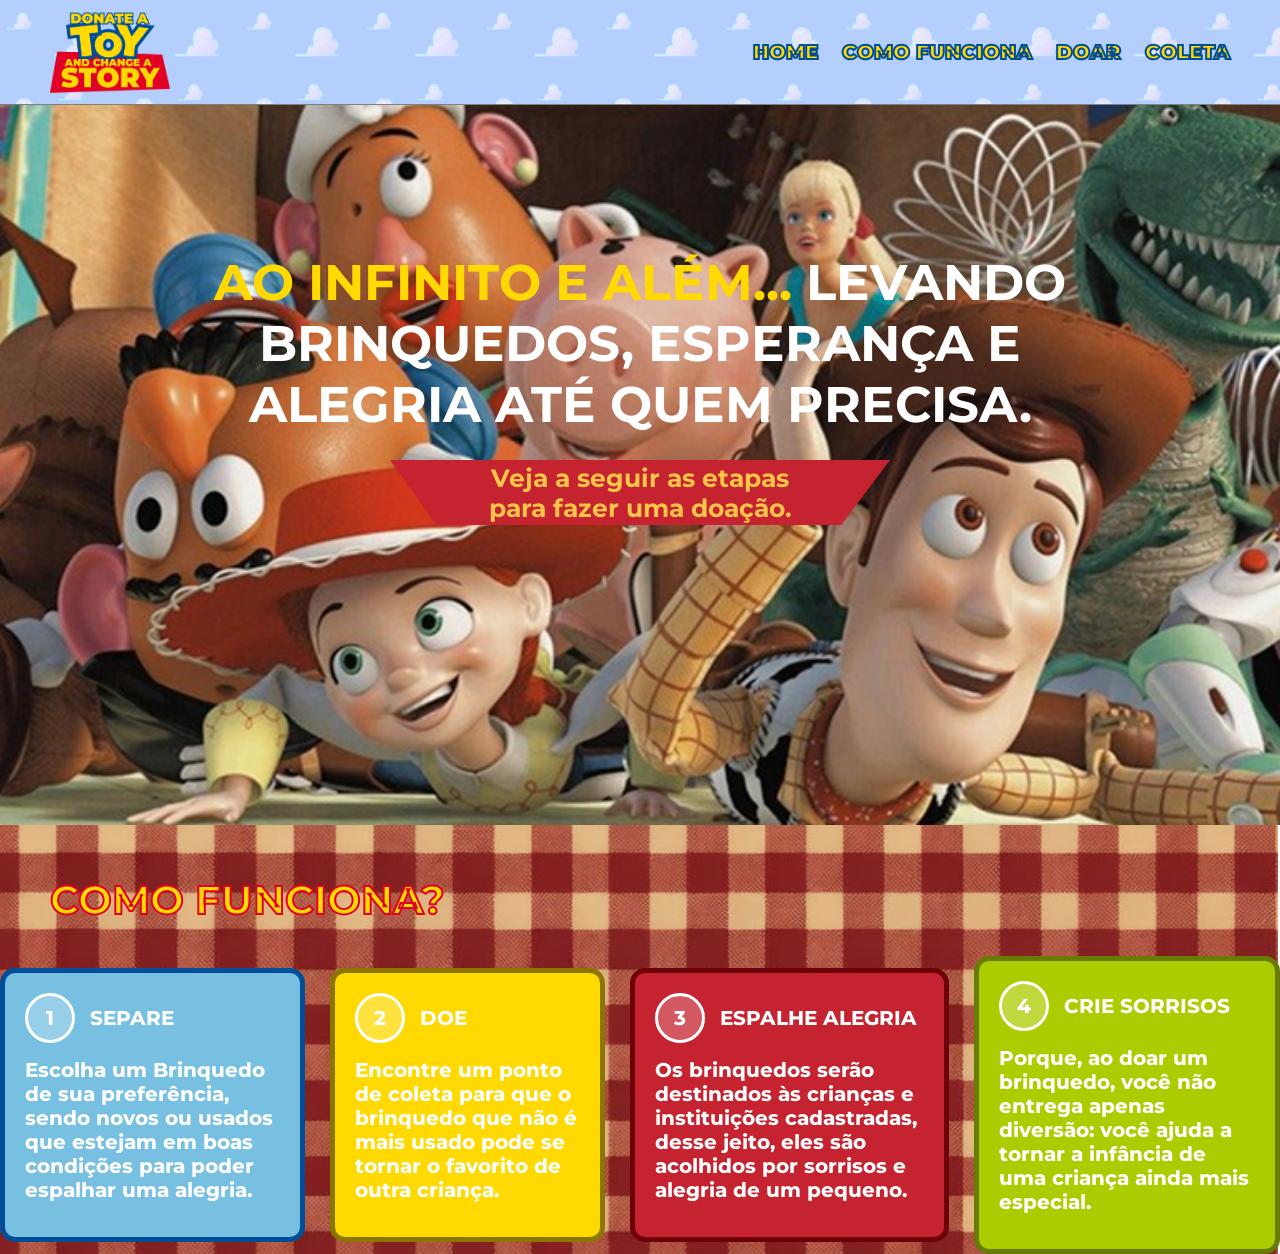
==== como-funciona.html @ 1a2f8310 "Passo a passo/ etapas" ====
<!DOCTYPE html>
<html lang="pt-br">

<head>
    <meta charset="UTF-8">
    <meta name="viewport" content="width=device-width, initial-scale=1.0">
    <title>Como Funciona</title>
    <link rel="stylesheet" href="como-funciona.css">
    <style>
        @import url('https://fonts.googleapis.com/css2?family=Montserrat:ital,wght@0,100..900;1,100..900&display=swap');
    </style>
</head>

<body>
    <header>
        <div class="headerContainer">
            <button id="btnMenu" class="hamburguer"><img src="imagens/menu.png" alt="menu"></button>
            <img class="logo-toy" src="imagens/logo.png" alt="logo">
            <nav class="menu" id="menu">
                <button id="menuClose" class="menuClose">
                    <img src="imagens/close.png" alt="fechar">
                </button>
                <a href="#" class="menuLink">HOME</a>
                <a href="#" class="menuLink">COMO FUNCIONA</a>
                <a href="#" class="menuLink">DOAR</a>
                <a href="#" class="menuLink">COLETA</a>
            </nav>
        </div>
    </header>
    <div class="hero">
        <h1><span>AO INFINITO E ALÉM...</span> LEVANDO BRINQUEDOS, ESPERANÇA E ALEGRIA ATÉ QUEM PRECISA.</h1>
        <div class="frase">
            <img class="frase-vermelho" src="imagens/vermelho-frase.png" alt="">
            <p>Veja a seguir as etapas para fazer uma doação.</p>
        </div>
    </div>

    <div class="etapas">
        <h1 class="como"> COMO FUNCIONA?</h1>
        <div class="passo-a-passo">
            
            <div class="etapa 1">
                <div class="primeiro">
                    <h1 class="um">1</h1>
                    <h1>SEPARE</h1>
                </div>
                <p>Escolha um Brinquedo de sua preferência, sendo novos ou usados que estejam em boas condições para poder espalhar uma alegria.</p>
                <img src="" alt="">
            </div>

            <div class="etapa dois" >
                <div class="primeiro">
                    <h1 class="um">2</h1>
                    <h1>DOE</h1>
                </div>
                <p>Encontre um ponto de coleta para que o brinquedo que não é mais usado pode se tornar o favorito de outra criança.</p>
                <img src="" alt="">
            </div>

            <div class="etapa tres">
                <div class="primeiro">
                    <h1 class="um">3</h1>
                    <h1>ESPALHE ALEGRIA</h1>
                </div>
                <p>Os brinquedos serão destinados às crianças e instituições cadastradas, desse jeito, eles são acolhidos por sorrisos e alegria de um pequeno.</p>
                <img src="" alt="">
            </div>

            <div class="etapa quatro">
                <div class="primeiro">
                    <h1 class="um">4</h1>
                    <h1>CRIE SORRISOS</h1>
                </div>
                <p>Porque, ao doar um brinquedo, você não entrega apenas diversão: você ajuda a tornar a infância de uma criança ainda mais especial.</p>
                <img src="" alt="">
            </div>

        </div>
    </div>
</body>
    <script src="como-funciona.js"></script>
</html>
---- como-funciona.css ----
* {
    margin: 0%;
    padding: 0%;
    box-sizing: border-box;
}

body {
    font-family: "Montserrat", sans-serif;

}

.montserrat-uniquifier {
    font-optical-sizing: auto;
    font-weight: weight;
    font-style: normal;
}

header {
    position: fixed;
    left: 0;
    top: 0;
    width: 100%;
    z-index: 5;
    border-bottom: 1px solid gray;
    background-image: url("imagens/fundo-header.png");
    background-size: cover;
    background-position: center;
    background-repeat: no-repeat;

    .logo-toy {
        width: 140px;
        padding: 10px;
    }
}

.headerContainer {
    display: flex;
    max-width: 1200px;
    width: 100%;
    margin: 0 auto;
    justify-content: space-between;
    align-items: center;
}

.hamburguer {
    display: none;

    @media(max-width: 700px) {
        display: flex;

        img {
            width: 30px;
            height: 30px;
            padding: 0;
        }
    }
}

.menuClose {
    display: none;

    @media(max-width: 700px) {
        display: flex;
        align-self: flex-end;
        border: 0;
        background: transparent;

        img {
            width: 30px;
            height: 30px;
            padding: 5px;
        }
    }
}

.menu {
    display: flex;
    gap: 24px;
    padding-right: 10px;

    a {
        font-size: 20px;
        font-weight: 900;
        color: #FFD900;
        -webkit-text-stroke: #004E98;
        -webkit-text-stroke-width: 2px;
        text-decoration: none;
    }

    @media(max-width: 700px) {
        background-image: url(imagens/fundo-menu.png);
        position: fixed;
        transform: translateX(-100%);
        top: 0;
        left: 0;
        background-color: #ffffff;
        width: 50%;
        height: 100vh;
        flex-direction: column;
        border-right: 1px solid gray;
    }
}

.isOpen {
    transform: translateX(0);
}

.hero {
    margin-top: 60px;
    background-image: url(imagens/personagens.png);
    background-position: center;
    background-size: cover;
    height: 85vh;
    width: 100%;
    display: flex;
    flex-direction: column;
    align-items: center;
    text-align: center;
    gap: 25px;
    box-shadow: #000 (1, );

    .frase {
        display: flex;
        align-items: center;
        justify-content: center;
    }

    .frase-vermelho {
        position: relative;
        width: 500px;
        height: auto;
        display: block;
    }

    p {
        position: absolute;
        color: #FFC548;
        max-width: 320px;
        font-size: 25px;
        font-weight: 700;
    }

    h1 {
        padding-top: 15%;
        font-size: 50px;
        font-weight: 700;
        max-width: 70%;
        color: #fff;

        span {
            color: #FFD900;
        }
    }
}

.etapas {
    background-image: url(imagens/fundo-xadrez-vermelho.png);
    background-position: center;
    background-size: cover;
    width: 100%;
    .como {
        padding-top: 50px;
        padding-left: 50px;
        padding-bottom: 32px;
        -webkit-text-stroke: 2px #E20025;
        color: #FFD900;
        font-size: 40px;
    }

    .passo-a-passo {
        display: flex;
        justify-content: space-around;
        align-items: center;
        gap: 25px;
        .etapa {
            display: flex;
            flex-direction: column;
            max-width: 320px;
            background-color: #77C0E1;
            border: solid 5px #004E98;
            border-radius: 15px;
            padding: 20px;
            gap: 15px;

            .primeiro {
                display: flex;
                justify-content: flex-start;
                align-items: center;
                gap: 15px;
            }

            p,
            h1 {
                color: #fff;
                font-size: 20px;
                font-weight: 750;
            }

            .um {
                display: flex;
                justify-content: center;
                align-items: center;
                color: #fff;
                background-color: #ffffff3d;
                border: solid 3px #fff;
                border-radius: 50%;
                width: 50px;
                height: 50px;
            }
   
        }

        .dois{
            background-color: #FFD900;
            border: 5px solid #8B7700;
        }
        .tres{
            background-color: #C52330;
            border: 5px solid #6E0009;
        }
        .quatro{
            background-color: #ACCC00;
            border: 5px solid #687B03;
        }
    }

}
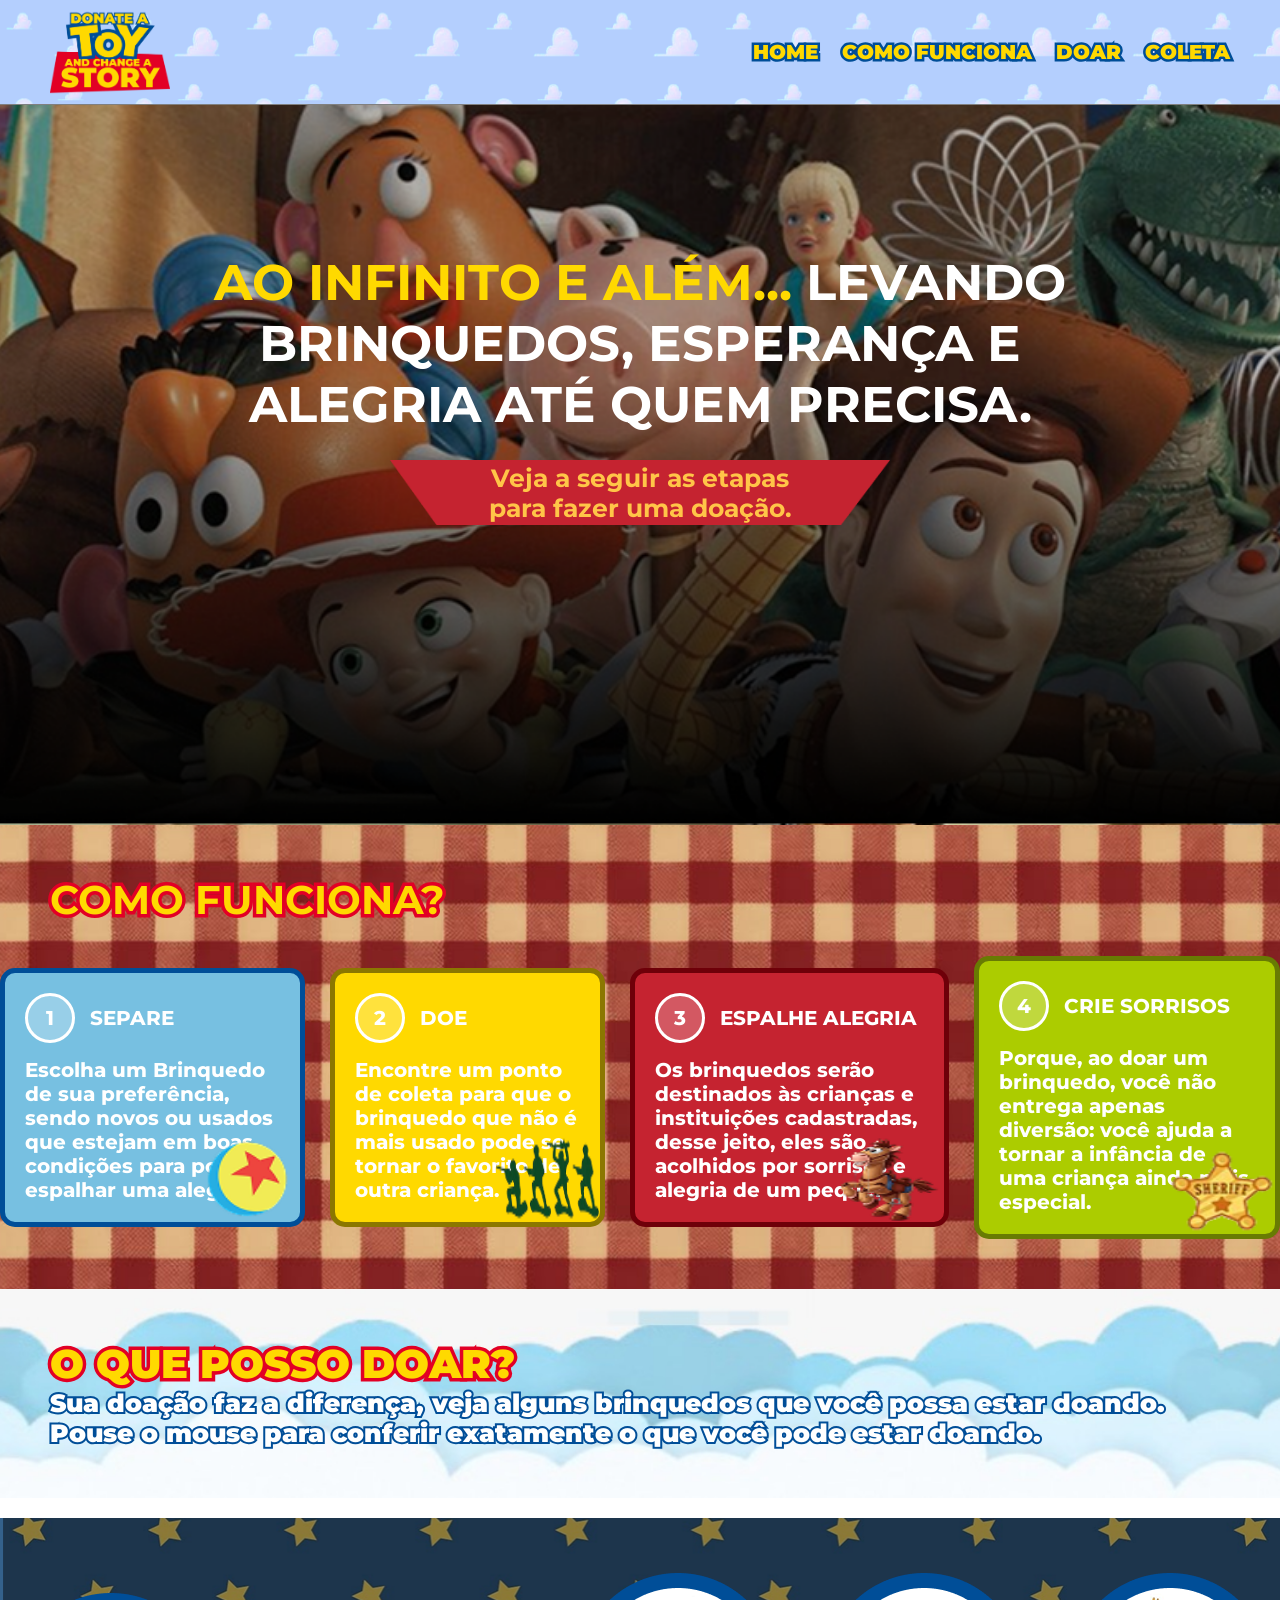
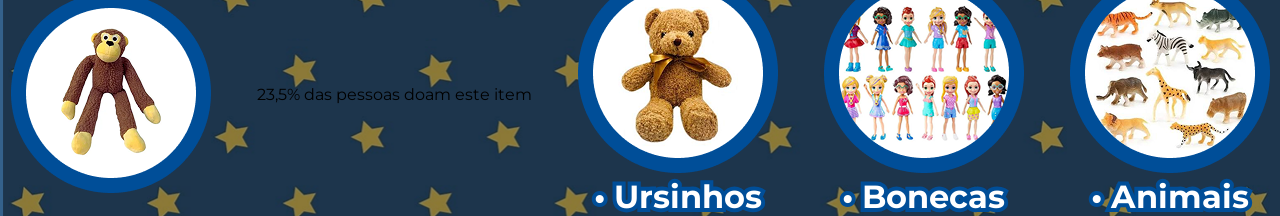
==== commit 5e27aba8: "nuvem e começo catalago" ====
--- a/como-funciona.html
+++ b/como-funciona.html
@@ -38,23 +38,25 @@
     <div class="etapas">
         <h1 class="como"> COMO FUNCIONA?</h1>
         <div class="passo-a-passo">
-            
+
             <div class="etapa 1">
                 <div class="primeiro">
                     <h1 class="um">1</h1>
                     <h1>SEPARE</h1>
                 </div>
-                <p>Escolha um Brinquedo de sua preferência, sendo novos ou usados que estejam em boas condições para poder espalhar uma alegria.</p>
-                <img src="" alt="">
+                <p>Escolha um Brinquedo de sua preferência, sendo novos ou usados que estejam em boas condições para
+                    poder espalhar uma alegria.</p>
+                <img src="imagens/bola.png" alt="">
             </div>
 
-            <div class="etapa dois" >
+            <div class="etapa dois">
                 <div class="primeiro">
                     <h1 class="um">2</h1>
                     <h1>DOE</h1>
                 </div>
-                <p>Encontre um ponto de coleta para que o brinquedo que não é mais usado pode se tornar o favorito de outra criança.</p>
-                <img src="" alt="">
+                <p>Encontre um ponto de coleta para que o brinquedo que não é mais usado pode se tornar o favorito de
+                    outra criança.</p>
+                <img src="imagens/guardas-verde.png" alt="">
             </div>
 
             <div class="etapa tres">
@@ -62,8 +64,9 @@
                     <h1 class="um">3</h1>
                     <h1>ESPALHE ALEGRIA</h1>
                 </div>
-                <p>Os brinquedos serão destinados às crianças e instituições cadastradas, desse jeito, eles são acolhidos por sorrisos e alegria de um pequeno.</p>
-                <img src="" alt="">
+                <p>Os brinquedos serão destinados às crianças e instituições cadastradas, desse jeito, eles são
+                    acolhidos por sorrisos e alegria de um pequeno.</p>
+                <img src="imagens/cavalinho.png" alt="">
             </div>
 
             <div class="etapa quatro">
@@ -71,12 +74,50 @@
                     <h1 class="um">4</h1>
                     <h1>CRIE SORRISOS</h1>
                 </div>
-                <p>Porque, ao doar um brinquedo, você não entrega apenas diversão: você ajuda a tornar a infância de uma criança ainda mais especial.</p>
-                <img src="" alt="">
+                <p>Porque, ao doar um brinquedo, você não entrega apenas diversão: você ajuda a tornar a infância de uma
+                    criança ainda mais especial.</p>
+                <img src="imagens/sherif.png" alt="">
             </div>
 
         </div>
+
     </div>
+
+    <div class="nuvem">
+        <h1>O QUE POSSO DOAR?</h1>
+        <p>Sua doação faz a diferença, veja alguns brinquedos que você possa estar doando.</p>
+        <p>Pouse o mouse para conferir exatamente o que você pode estar doando.</p>
+    </div>
+    <div class="brinquedo">
+        <div class="brinquedos">
+            <div class="frente">
+                <img src="imagens/macaco.png" alt="">
+            </div>
+            <div class="verso">
+                <p>23,5% das pessoas doam este item</p>
+            </div>
+
+            <div class="frente">
+                <img src="imagens/ursinho.png" alt="">
+                <h1>• Ursinhos</h1>
+            </div>
+
+            <div class="frente">
+                <img src="imagens/bonecas.png" alt="">
+                <h1>• Bonecas</h1>
+            </div>
+
+            <div class="frente">
+                <img src="imagens/animais.png" alt="">
+                <h1>• Animais</h1>
+            </div>
+        </div>
+    </div>
+
+    <footer>
+
+    </footer>
 </body>
-    <script src="como-funciona.js"></script>
+<script src="como-funciona.js"></script>
+
 </html>
--- a/como-funciona.css
+++ b/como-funciona.css
@@ -6,7 +6,6 @@
 
 body {
     font-family: "Montserrat", sans-serif;
-
 }
 
 .montserrat-uniquifier {
@@ -83,7 +82,8 @@
         font-weight: 900;
         color: #FFD900;
         -webkit-text-stroke: #004E98;
-        -webkit-text-stroke-width: 2px;
+        -webkit-text-stroke-width: 5px;
+        paint-order: stroke fill;
         text-decoration: none;
     }
 
@@ -107,7 +107,7 @@
 
 .hero {
     margin-top: 60px;
-    background-image: url(imagens/personagens.png);
+    background-image: url(imagens/fundo-personagens.png);
     background-position: center;
     background-size: cover;
     height: 85vh;
@@ -117,7 +117,6 @@
     align-items: center;
     text-align: center;
     gap: 25px;
-    box-shadow: #000 (1, );
 
     .frase {
         display: flex;
@@ -158,11 +157,14 @@
     background-position: center;
     background-size: cover;
     width: 100%;
+    padding-bottom: 50px;
+
     .como {
         padding-top: 50px;
         padding-left: 50px;
         padding-bottom: 32px;
-        -webkit-text-stroke: 2px #E20025;
+        -webkit-text-stroke: 7px #E20025;
+        paint-order: stroke fill;
         color: #FFD900;
         font-size: 40px;
     }
@@ -172,7 +174,13 @@
         justify-content: space-around;
         align-items: center;
         gap: 25px;
+        @media(max-width:650px){
+            display: flex;
+            flex-direction: column;
+        }
+
         .etapa {
+            position: relative;
             display: flex;
             flex-direction: column;
             max-width: 320px;
@@ -181,6 +189,13 @@
             border-radius: 15px;
             padding: 20px;
             gap: 15px;
+            img{
+                position: absolute;
+                height: 85px;
+                width: 105px;
+                right: 0;
+                bottom: 0;
+            }
 
             .primeiro {
                 display: flex;
@@ -207,18 +222,20 @@
                 width: 50px;
                 height: 50px;
             }
-   
-        }
-
-        .dois{
+
+        }
+
+        .dois {
             background-color: #FFD900;
             border: 5px solid #8B7700;
         }
-        .tres{
+
+        .tres {
             background-color: #C52330;
             border: 5px solid #6E0009;
         }
-        .quatro{
+
+        .quatro {
             background-color: #ACCC00;
             border: 5px solid #687B03;
         }
@@ -226,3 +243,61 @@
 
 }
 
+.nuvem {
+    background-image: url(imagens/nuvens.jpeg);
+    background-position: center;
+    background-size: cover;
+    padding: 50px;
+    position: relative;
+    margin-bottom: 20px;
+    img{
+        position: relative;
+        height: 30%;
+        width: 100%;
+    }
+    h1 {
+        color: #FFD900;
+        font-size: 40px;
+        font-weight: 900;
+        -webkit-text-stroke: 7px #E20025;
+        paint-order: stroke fill;
+    }
+
+    p {
+        color: #fff;
+        font-size: 25px;
+        font-weight: 900;
+        -webkit-text-stroke: 4px #004E98;
+        paint-order: stroke fill;
+    }
+}
+
+.brinquedo{
+    background-image: url(imagens/fundo-estrela.png);
+    background-position: center;
+    background-size: cover;
+}
+
+.brinquedos{
+    padding-top: 55px;
+    display: flex;
+    justify-content: space-around;
+    gap: 25px;
+    align-items: center;
+    text-align: center;
+    h1{
+        color: #fff;
+        -webkit-text-stroke: 8px #004E98;
+        paint-order: stroke fill;
+    }
+
+    img{
+
+        cursor: pointer;
+        transition: 1s;
+        &:hover{
+            transform: rotateX(180deg)
+        }
+    }
+}
+
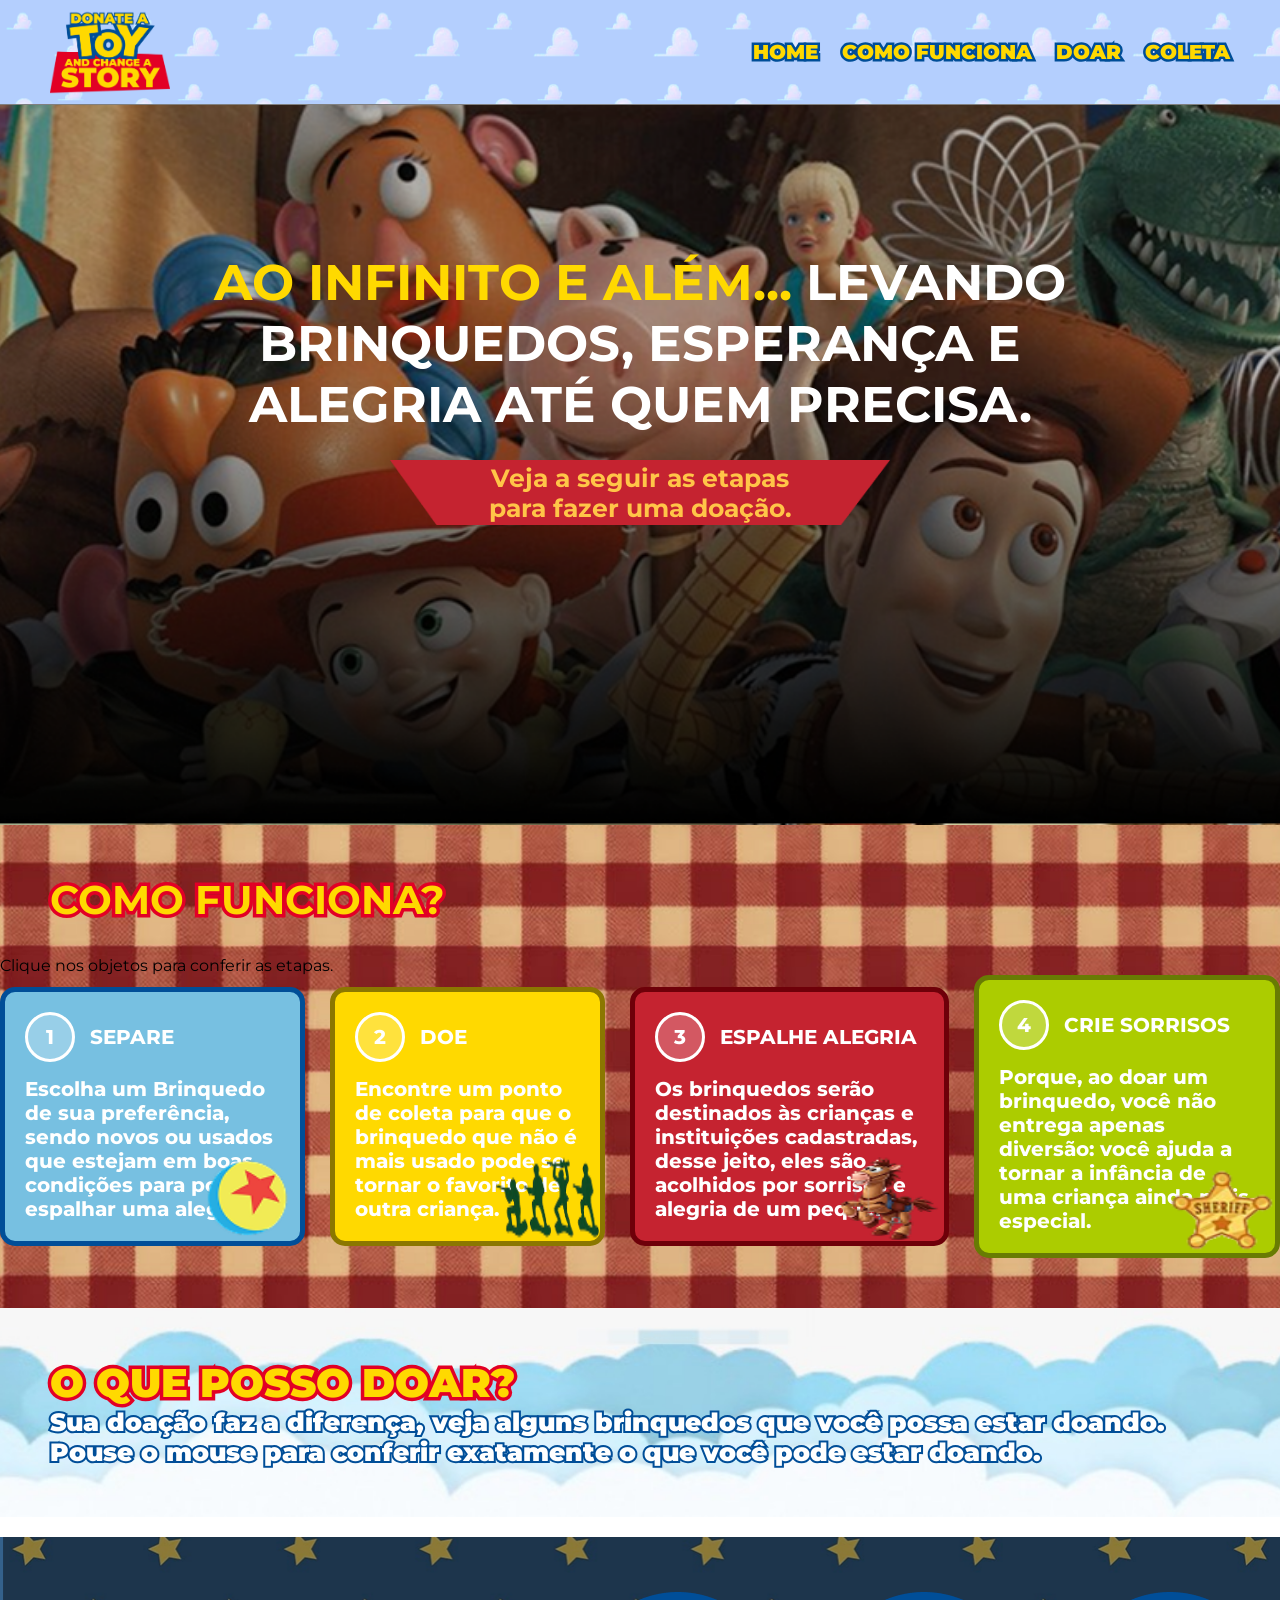
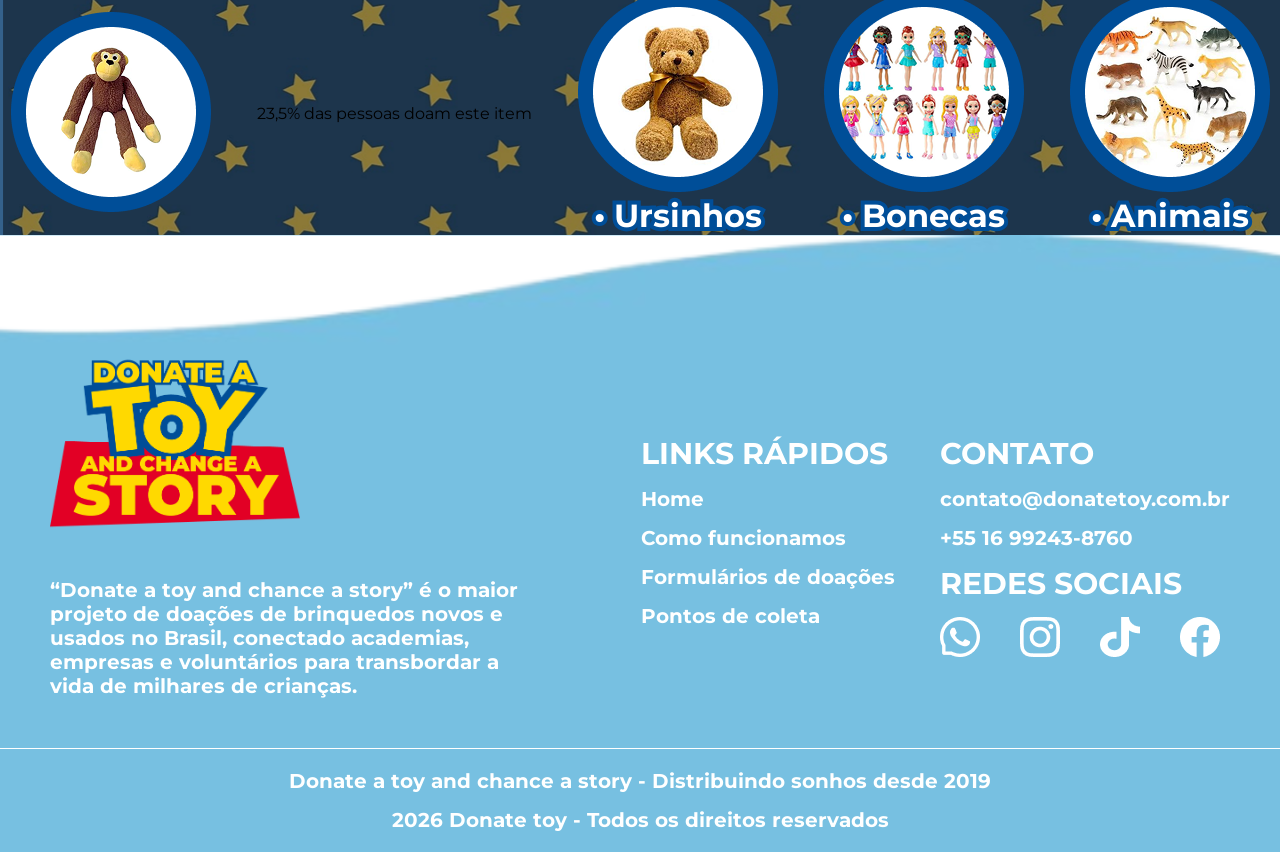
==== commit 0bd58da5: "footer" ====
--- a/como-funciona.html
+++ b/como-funciona.html
@@ -37,6 +37,7 @@
 
     <div class="etapas">
         <h1 class="como"> COMO FUNCIONA?</h1>
+        <p>Clique nos objetos para conferir as etapas.</p>
         <div class="passo-a-passo">
 
             <div class="etapa 1">
@@ -115,8 +116,51 @@
     </div>
 
     <footer>
+        <div class="footerTodo">
 
+            <div class="Container1">
+                <div class="footerLogo">
+                    <img class="footer-logo" src="imagens/logo.png" alt="">
+                </div>
+    
+                <div class="sobre">
+                    <p>“Donate a toy and chance a story” é o maior projeto de doações de brinquedos novos e usados no
+                        Brasil, conectado academias, empresas e voluntários para transbordar a vida de milhares de crianças.
+                    </p>
+                </div>
+            </div>
+    
+            <div class="Container2">
+    
+                <nav class="footerMenu">
+                    <h1>LINKS RÁPIDOS</h1>
+                    <a href="#" class="footerLink">Home</a>
+                    <a href="#" class="footerLink">Como funcionamos</a>
+                    <a href="#" class="footerLink">Formulários de doações</a>
+                    <a href="#" class="footerLink">Pontos de coleta</a>
+                </nav>
+    
+                <div class="contato">
+                    <h1>CONTATO</h1>
+                    <p>contato@donatetoy.com.br</p>
+                    <p>+55 16 99243-8760</p>
+                    <h1>REDES SOCIAIS</h1>
+                    <div class="redes">
+                        <a href="#"><img src="imagens/whtasapp.png" alt="WhatsApp"></a>
+                        <a href="#"><img src="imagens/instagram.png" alt="Instagram"></a>
+                        <a href="#"><img src="imagens/tiktok.png" alt="TikTok"></a>
+                        <a href="#"><img src="imagens/facebook.png" alt="Facebook"></a>
+                    </div>
+                </div>
+            </div>
+
+        </div>
+        <div class="final">
+            <h1>Donate a toy and chance a story - Distribuindo sonhos desde 2019</h1>
+            <h1>2026 Donate toy - Todos os direitos reservados</h1>
+        </div>
     </footer>
+    
 </body>
 <script src="como-funciona.js"></script>
 
--- a/como-funciona.css
+++ b/como-funciona.css
@@ -174,6 +174,9 @@
         justify-content: space-around;
         align-items: center;
         gap: 25px;
+        @media(max-width: 1200px){
+            flex-wrap: wrap;
+        }
         @media(max-width:650px){
             display: flex;
             flex-direction: column;
@@ -301,3 +304,94 @@
     }
 }
 
+
+footer{
+    display: flex;
+    flex-direction: column;
+    background-image: url(imagens/ondas.png);
+    background-position: center;
+    background-size: cover;
+    width: 100%;
+}
+.footerTodo{
+    padding-top: 120px;
+    padding-bottom: 50px;
+    display: flex;
+    justify-content: space-around;
+    @media(max-width: 768px){
+        flex-direction: column;
+        align-items: center;
+    }
+    .footer-logo{
+        width: 250px;
+
+    }
+    .Container1{
+        display: flex;
+        flex-direction: column;
+        justify-content: flex-start;
+        gap: 45px;
+        p{
+            color: #fff;
+            font-size: 20px;
+            font-weight: 700;
+            max-width: 490px;
+        }
+    }
+
+    .Container2{
+        padding-top: 80px;
+        display: flex;
+        align-items: flex-start;
+        align-content: center;
+        gap: 45px;
+        .contato{
+            display: flex;
+            flex-direction: column;
+            gap: 15px;
+        }
+        .redes{
+            display: flex;
+            flex-direction: flex-start;
+            gap: 40px;
+            img{
+                width: 40px;
+                height: 40px;
+            }
+        }
+        nav{
+            display: flex;
+            flex-direction: column;
+            gap: 15px;
+        }
+        h1{
+            color: #fff;
+            font-size: 30px;
+            font-weight: 700;
+        }
+        a,p{
+            color: #fff;
+            font-size: 20px;
+            font-weight: 700;
+            text-decoration: none;
+        }
+    }
+}
+
+.final{
+    border-top: 1px solid #fff;
+    background-color: #77C0E1;
+    display: flex;
+    flex-direction: column;
+    justify-content: center;
+    align-items: center;
+    gap: 15px;
+    padding-top: 20px;
+    padding-bottom: 20px;
+    h1{
+        color: #fff;
+        font-size: 20px;
+        font-weight: 700;
+    }
+}
+
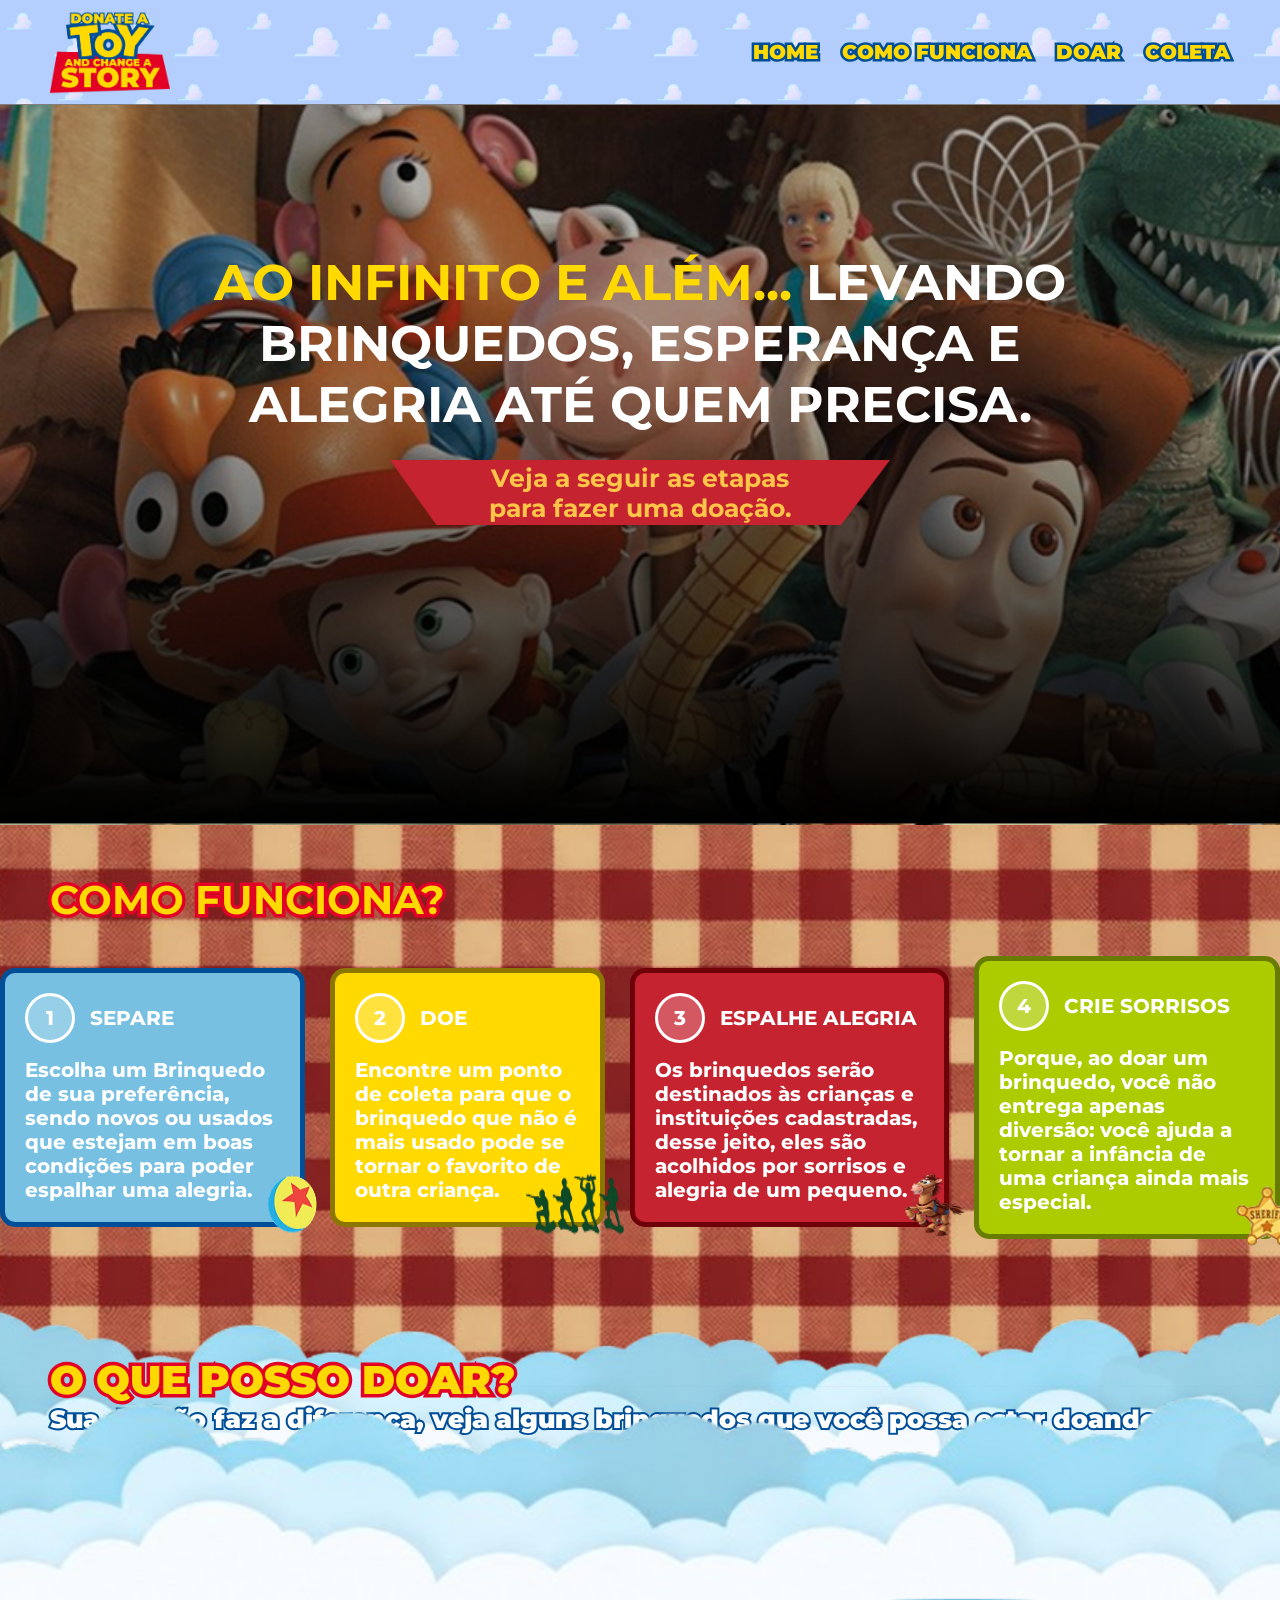
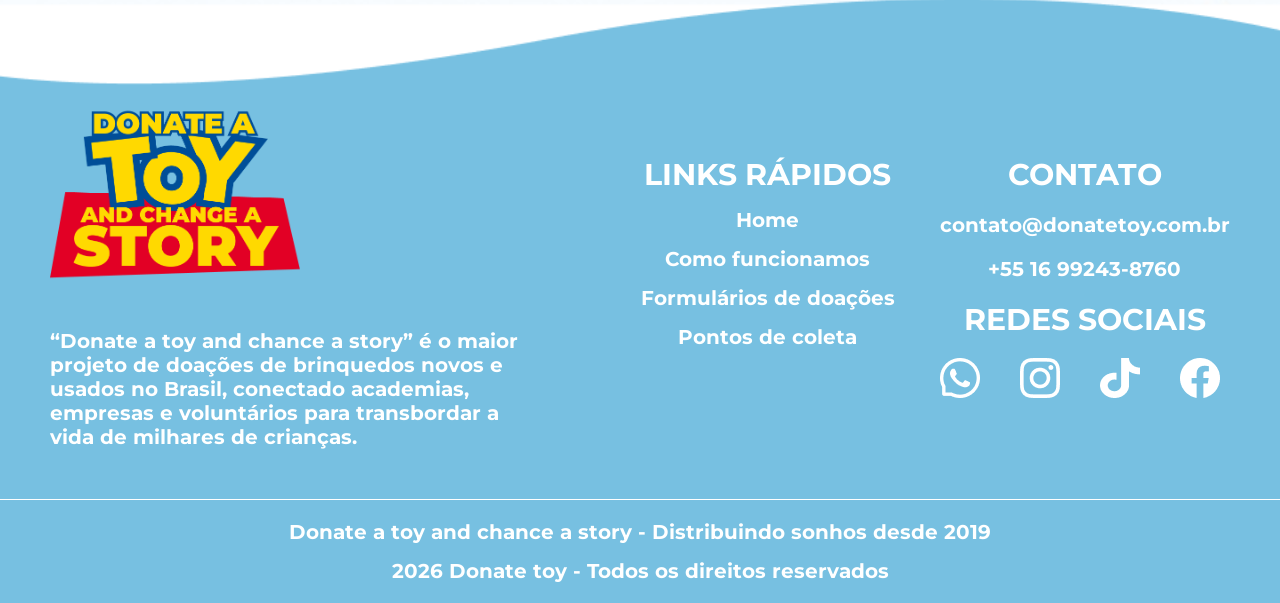
==== commit 314a2ce3: "reparação footer" ====
--- a/como-funciona.html
+++ b/como-funciona.html
@@ -37,7 +37,6 @@
 
     <div class="etapas">
         <h1 class="como"> COMO FUNCIONA?</h1>
-        <p>Clique nos objetos para conferir as etapas.</p>
         <div class="passo-a-passo">
 
             <div class="etapa 1">
@@ -57,7 +56,7 @@
                 </div>
                 <p>Encontre um ponto de coleta para que o brinquedo que não é mais usado pode se tornar o favorito de
                     outra criança.</p>
-                <img src="imagens/guardas-verde.png" alt="">
+                <img src="imagens/guardas-verde.png" alt="" class="guardas">
             </div>
 
             <div class="etapa tres">
@@ -87,32 +86,17 @@
     <div class="nuvem">
         <h1>O QUE POSSO DOAR?</h1>
         <p>Sua doação faz a diferença, veja alguns brinquedos que você possa estar doando.</p>
-        <p>Pouse o mouse para conferir exatamente o que você pode estar doando.</p>
     </div>
     <div class="brinquedo">
+        <h1>Mundo da Jessie - Pelúcias/diversos</h1>
         <div class="brinquedos">
-            <div class="frente">
-                <img src="imagens/macaco.png" alt="">
-            </div>
-            <div class="verso">
-                <p>23,5% das pessoas doam este item</p>
-            </div>
-
-            <div class="frente">
-                <img src="imagens/ursinho.png" alt="">
-                <h1>• Ursinhos</h1>
-            </div>
-
-            <div class="frente">
-                <img src="imagens/bonecas.png" alt="">
-                <h1>• Bonecas</h1>
-            </div>
-
-            <div class="frente">
-                <img src="imagens/animais.png" alt="">
-                <h1>• Animais</h1>
+            <div class="brinca">
+                <img src="" alt="">
+                <h1>Ursinhos</h1>
+                <p></p>
             </div>
         </div>
+        
     </div>
 
     <footer>
@@ -122,16 +106,17 @@
                 <div class="footerLogo">
                     <img class="footer-logo" src="imagens/logo.png" alt="">
                 </div>
-    
+
                 <div class="sobre">
                     <p>“Donate a toy and chance a story” é o maior projeto de doações de brinquedos novos e usados no
-                        Brasil, conectado academias, empresas e voluntários para transbordar a vida de milhares de crianças.
+                        Brasil, conectado academias, empresas e voluntários para transbordar a vida de milhares de
+                        crianças.
                     </p>
                 </div>
             </div>
-    
+
             <div class="Container2">
-    
+
                 <nav class="footerMenu">
                     <h1>LINKS RÁPIDOS</h1>
                     <a href="#" class="footerLink">Home</a>
@@ -139,7 +124,7 @@
                     <a href="#" class="footerLink">Formulários de doações</a>
                     <a href="#" class="footerLink">Pontos de coleta</a>
                 </nav>
-    
+
                 <div class="contato">
                     <h1>CONTATO</h1>
                     <p>contato@donatetoy.com.br</p>
@@ -160,7 +145,7 @@
             <h1>2026 Donate toy - Todos os direitos reservados</h1>
         </div>
     </footer>
-    
+
 </body>
 <script src="como-funciona.js"></script>
 
--- a/como-funciona.css
+++ b/como-funciona.css
@@ -157,7 +157,8 @@
     background-position: center;
     background-size: cover;
     width: 100%;
-    padding-bottom: 50px;
+    padding-bottom: 150px;
+    position: relative;
 
     .como {
         padding-top: 50px;
@@ -174,12 +175,9 @@
         justify-content: space-around;
         align-items: center;
         gap: 25px;
-        @media(max-width: 1200px){
+
+        @media(max-width: 1200px) {
             flex-wrap: wrap;
-        }
-        @media(max-width:650px){
-            display: flex;
-            flex-direction: column;
         }
 
         .etapa {
@@ -192,12 +190,17 @@
             border-radius: 15px;
             padding: 20px;
             gap: 15px;
-            img{
+
+            .guardas {
+                width: 100px;
+            }
+
+            img {
                 position: absolute;
-                height: 85px;
-                width: 105px;
-                right: 0;
-                bottom: 0;
+                height: 65px;
+                width: 65px;
+                right: -25px;
+                bottom: -15px;
             }
 
             .primeiro {
@@ -247,17 +250,20 @@
 }
 
 .nuvem {
-    background-image: url(imagens/nuvens.jpeg);
+    background-image: url(imagens/nuvem.png);
     background-position: center;
     background-size: cover;
     padding: 50px;
-    position: relative;
-    margin-bottom: 20px;
-    img{
+    position: absolute;
+    width: 100%;
+    top: 145%;
+
+    img {
         position: relative;
         height: 30%;
         width: 100%;
     }
+
     h1 {
         color: #FFD900;
         font-size: 40px;
@@ -275,63 +281,75 @@
     }
 }
 
-.brinquedo{
-    background-image: url(imagens/fundo-estrela.png);
-    background-position: center;
-    background-size: cover;
-}
-
-.brinquedos{
-    padding-top: 55px;
+.brinquedo {
+    background-color: #D4E9F0;
+}
+
+.brinquedos {
+    padding-top: 80px;
     display: flex;
     justify-content: space-around;
     gap: 25px;
     align-items: center;
     text-align: center;
-    h1{
+
+    h1 {
         color: #fff;
         -webkit-text-stroke: 8px #004E98;
         paint-order: stroke fill;
     }
 
-    img{
-
+    img {
         cursor: pointer;
         transition: 1s;
-        &:hover{
-            transform: rotateX(180deg)
-        }
-    }
-}
-
-
-footer{
+    }
+}
+
+
+footer {
     display: flex;
     flex-direction: column;
-    background-image: url(imagens/ondas.png);
+    background-image: url(imagens/fundo-footer.png);
     background-position: center;
     background-size: cover;
     width: 100%;
-}
-.footerTodo{
+    position: absolute;
+    margin-top: -180px;
+}
+
+.footerTodo {
     padding-top: 120px;
     padding-bottom: 50px;
     display: flex;
     justify-content: space-around;
-    @media(max-width: 768px){
+
+    @media(max-width: 1150px) {
         flex-direction: column;
         align-items: center;
-    }
-    .footer-logo{
+
+        .container2 {
+            padding-top: 12px;
+        }
+    }
+
+    .footer-logo {
         width: 250px;
-
-    }
-    .Container1{
+        padding-top: 200px;
+    }
+
+    .Container1 {
         display: flex;
         flex-direction: column;
         justify-content: flex-start;
         gap: 45px;
-        p{
+
+        @media(max-width:1150px) {
+            display: flex;
+            text-align: center;
+
+        }
+
+        p {
             color: #fff;
             font-size: 20px;
             font-weight: 700;
@@ -339,37 +357,72 @@
         }
     }
 
-    .Container2{
-        padding-top: 80px;
+    .Container2 {
+        padding-top: 250px;
         display: flex;
         align-items: flex-start;
-        align-content: center;
+        justify-content: center;
         gap: 45px;
-        .contato{
+
+        @media(max-width:1150px) {
+            padding-top: 30px;
+            align-items: center;
+        }
+
+        @media(max-width:650px) {
+            flex-direction: column;
+
+            .footerMenu {
+                display: flex;
+                justify-content: center;
+                align-items: center;
+                text-align: center;
+            }
+        }
+
+        .footerMenu {
+            display: flex;
+            flex-direction: column;
+            align-items: center;
+        }
+
+        .contato {
+            display: flex;
+            flex-direction: column;
+            text-align: center;
+            gap: 20px;
+        }
+
+        .redes {
+            display: flex;
+            flex-direction: flex-start;
+            gap: 40px;
+
+            @media(max-width:615px) {
+                text-align: center;
+                align-items: center;
+            }
+
+            img {
+                width: 40px;
+                height: 40px;
+            }
+        }
+
+        nav {
             display: flex;
             flex-direction: column;
             gap: 15px;
         }
-        .redes{
-            display: flex;
-            flex-direction: flex-start;
-            gap: 40px;
-            img{
-                width: 40px;
-                height: 40px;
-            }
-        }
-        nav{
-            display: flex;
-            flex-direction: column;
-            gap: 15px;
-        }
-        h1{
+
+        h1 {
             color: #fff;
             font-size: 30px;
             font-weight: 700;
         }
-        a,p{
+
+        a,
+        p {
             color: #fff;
             font-size: 20px;
             font-weight: 700;
@@ -378,7 +431,7 @@
     }
 }
 
-.final{
+.final {
     border-top: 1px solid #fff;
     background-color: #77C0E1;
     display: flex;
@@ -388,10 +441,15 @@
     gap: 15px;
     padding-top: 20px;
     padding-bottom: 20px;
-    h1{
+
+    @media(max-width:1115px) {
+        text-align: center;
+        align-items: center;
+    }
+
+    h1 {
         color: #fff;
         font-size: 20px;
         font-weight: 700;
     }
-}
-
+}
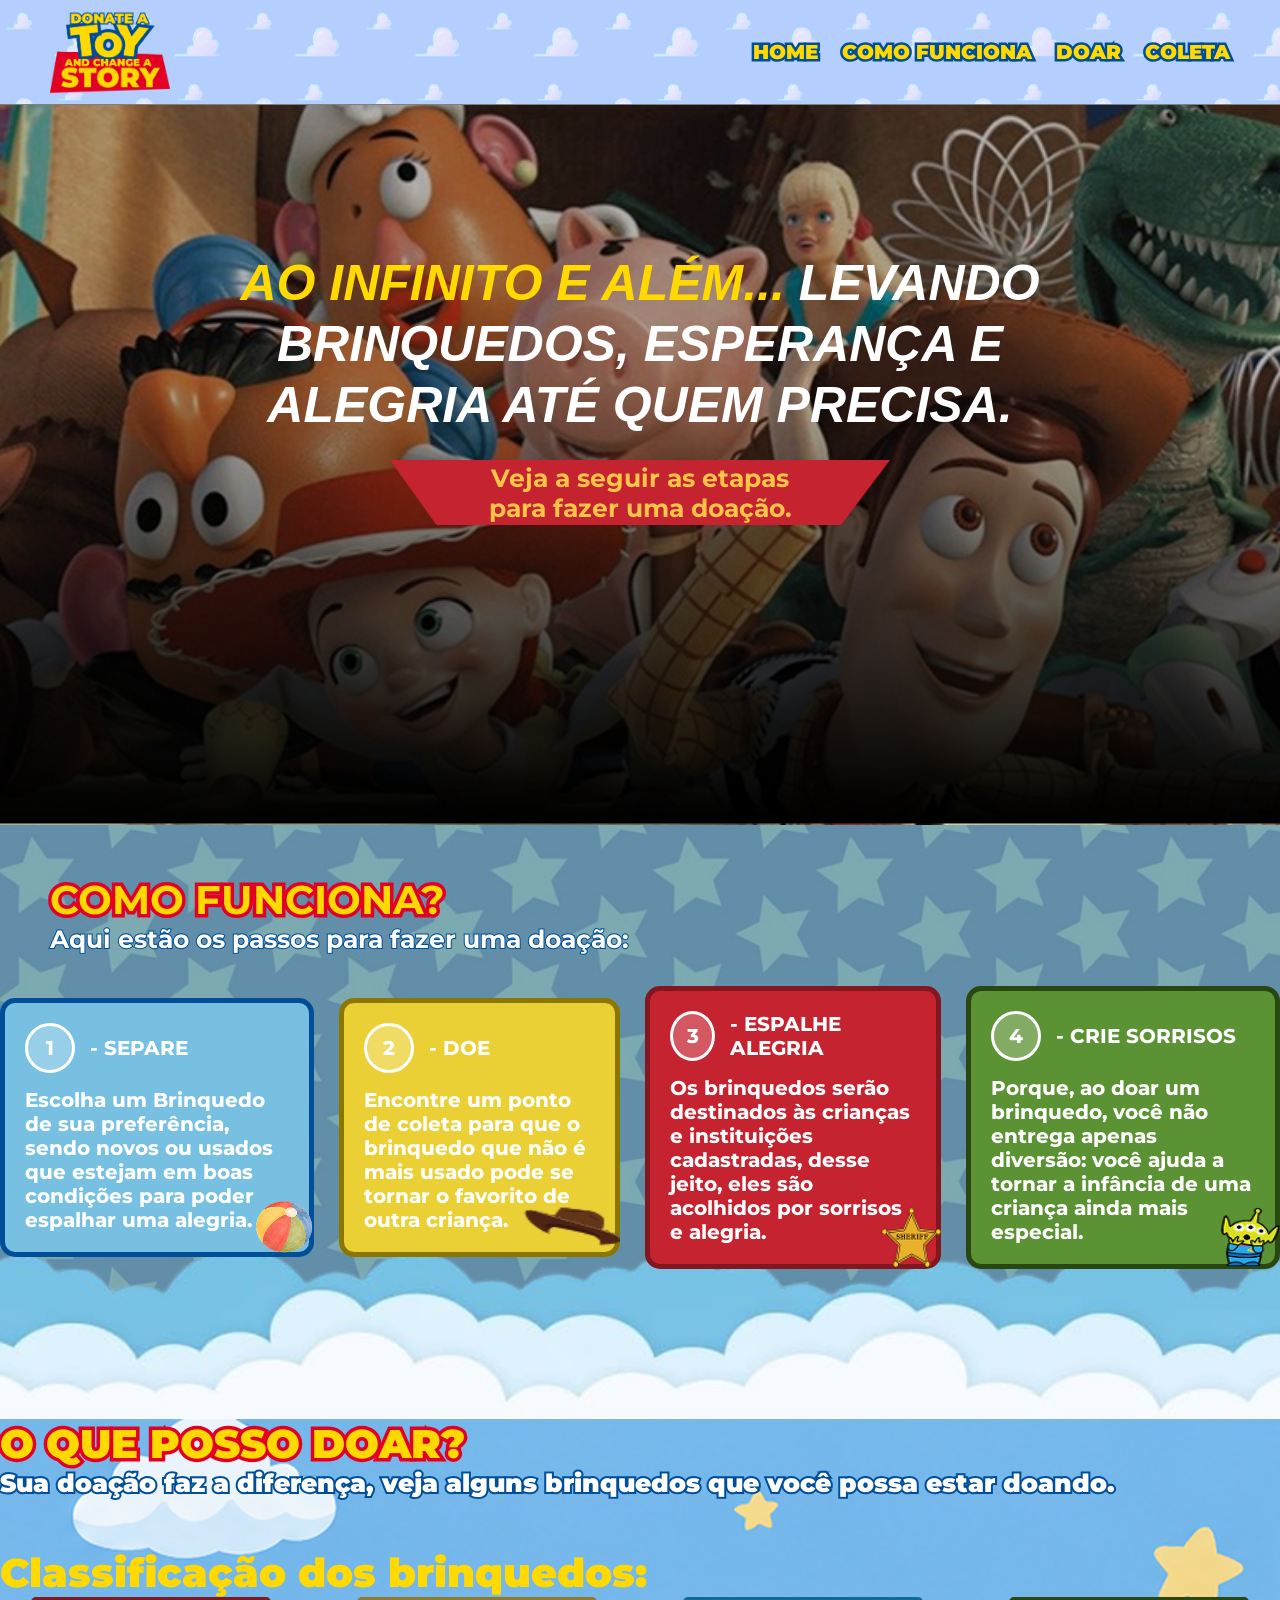
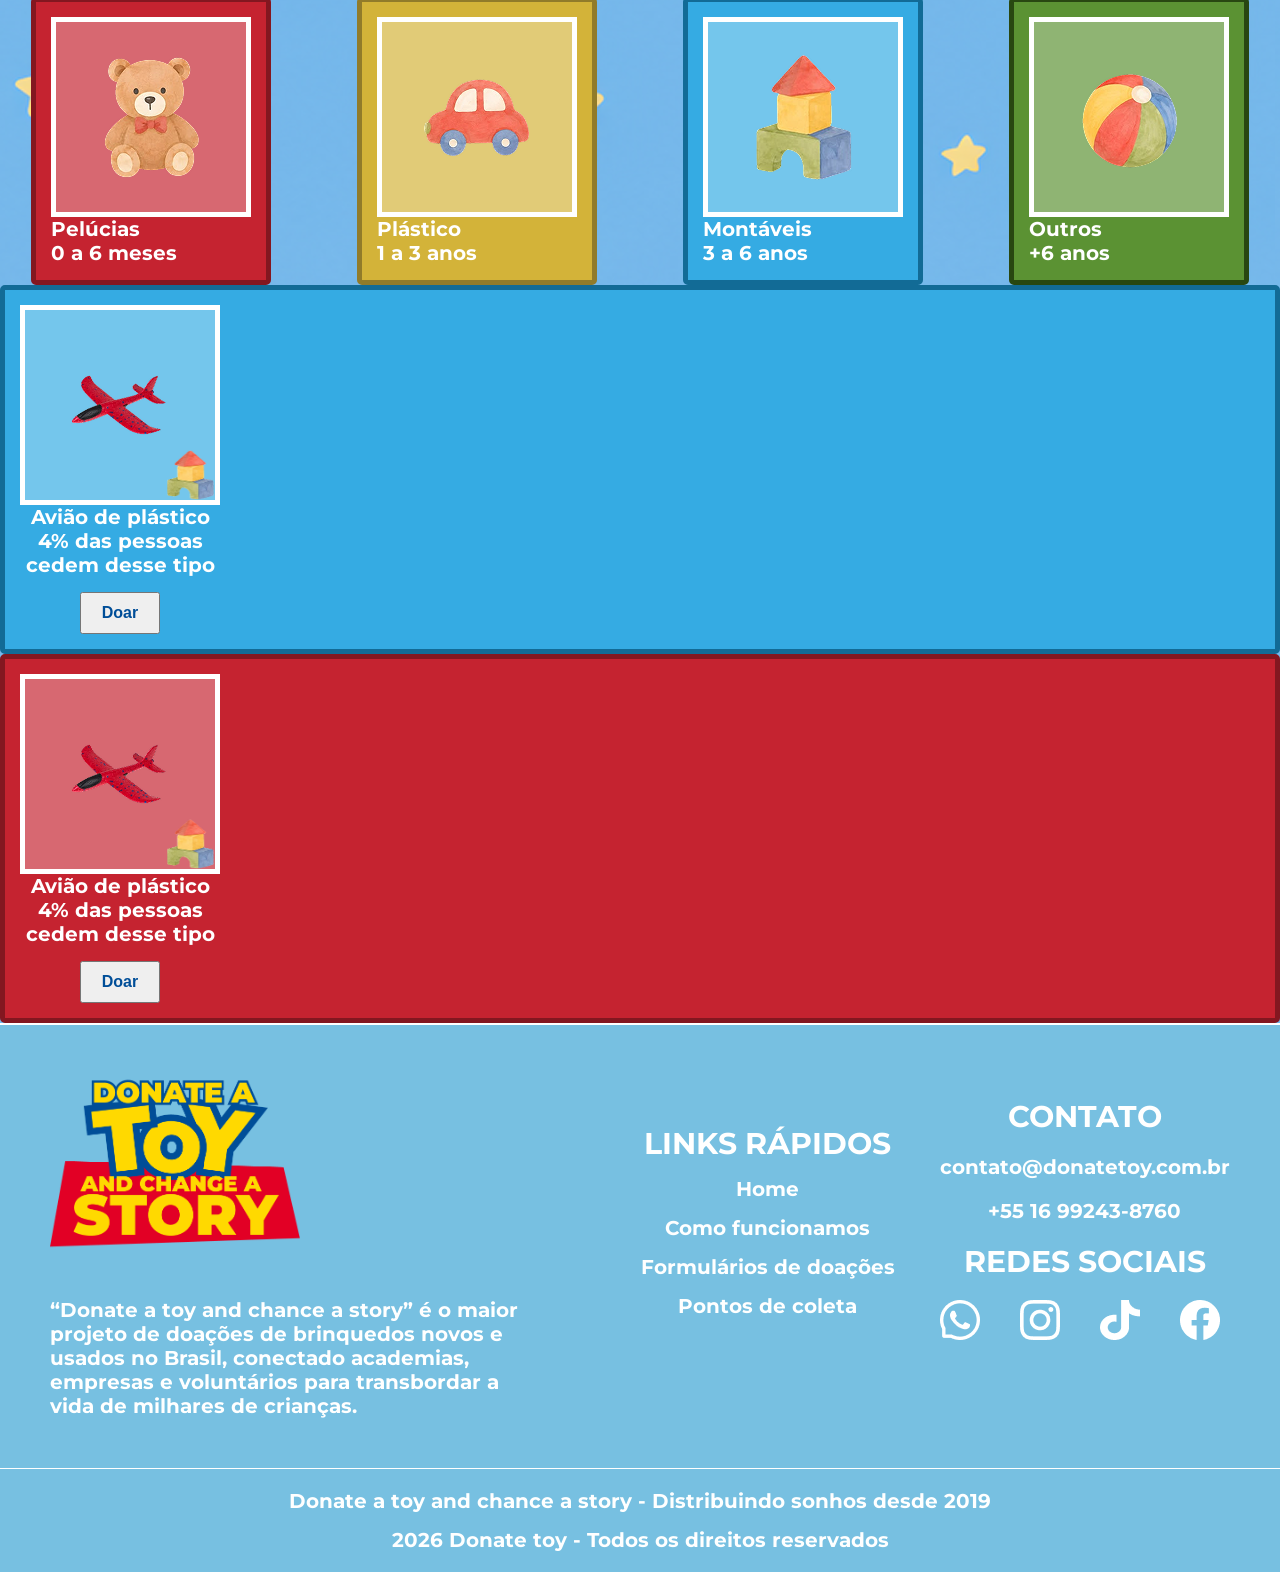
==== commit 57cd32a6: "classificação dos brinquedos" ====
--- a/como-funciona.html
+++ b/como-funciona.html
@@ -5,6 +5,7 @@
     <meta charset="UTF-8">
     <meta name="viewport" content="width=device-width, initial-scale=1.0">
     <title>Como Funciona</title>
+    <link rel="icon" type="image/x-icon" href="imagens/favicon.png">
     <link rel="stylesheet" href="como-funciona.css">
     <style>
         @import url('https://fonts.googleapis.com/css2?family=Montserrat:ital,wght@0,100..900;1,100..900&display=swap');
@@ -28,7 +29,8 @@
         </div>
     </header>
     <div class="hero">
-        <h1><span>AO INFINITO E ALÉM...</span> LEVANDO BRINQUEDOS, ESPERANÇA E ALEGRIA ATÉ QUEM PRECISA.</h1>
+        <h1 class="hero-title"><i><span>AO INFINITO E ALÉM...</span> LEVANDO BRINQUEDOS, ESPERANÇA E ALEGRIA ATÉ QUEM
+                PRECISA.</i></h1>
         <div class="frase">
             <img class="frase-vermelho" src="imagens/vermelho-frase.png" alt="">
             <p>Veja a seguir as etapas para fazer uma doação.</p>
@@ -37,12 +39,13 @@
 
     <div class="etapas">
         <h1 class="como"> COMO FUNCIONA?</h1>
+        <p class="aqui">Aqui estão os passos para fazer uma doação:</p>
         <div class="passo-a-passo">
 
             <div class="etapa 1">
                 <div class="primeiro">
                     <h1 class="um">1</h1>
-                    <h1>SEPARE</h1>
+                    <h1>- SEPARE</h1>
                 </div>
                 <p>Escolha um Brinquedo de sua preferência, sendo novos ou usados que estejam em boas condições para
                     poder espalhar uma alegria.</p>
@@ -52,51 +55,112 @@
             <div class="etapa dois">
                 <div class="primeiro">
                     <h1 class="um">2</h1>
-                    <h1>DOE</h1>
+                    <h1>- DOE</h1>
                 </div>
                 <p>Encontre um ponto de coleta para que o brinquedo que não é mais usado pode se tornar o favorito de
                     outra criança.</p>
-                <img src="imagens/guardas-verde.png" alt="" class="guardas">
+                <img src="imagens/chapeu.png" alt="" class="guardas">
             </div>
 
             <div class="etapa tres">
                 <div class="primeiro">
                     <h1 class="um">3</h1>
-                    <h1>ESPALHE ALEGRIA</h1>
+                    <h1>- ESPALHE ALEGRIA</h1>
                 </div>
                 <p>Os brinquedos serão destinados às crianças e instituições cadastradas, desse jeito, eles são
-                    acolhidos por sorrisos e alegria de um pequeno.</p>
-                <img src="imagens/cavalinho.png" alt="">
+                    acolhidos por sorrisos e alegria.</p>
+                <img src="imagens/sherif.png" alt="">
             </div>
 
             <div class="etapa quatro">
                 <div class="primeiro">
                     <h1 class="um">4</h1>
-                    <h1>CRIE SORRISOS</h1>
+                    <h1>- CRIE SORRISOS</h1>
                 </div>
                 <p>Porque, ao doar um brinquedo, você não entrega apenas diversão: você ajuda a tornar a infância de uma
                     criança ainda mais especial.</p>
-                <img src="imagens/sherif.png" alt="">
+                <img src="imagens/ET.png" alt="">
             </div>
 
         </div>
 
     </div>
 
-    <div class="nuvem">
-        <h1>O QUE POSSO DOAR?</h1>
-        <p>Sua doação faz a diferença, veja alguns brinquedos que você possa estar doando.</p>
-    </div>
-    <div class="brinquedo">
-        <h1>Mundo da Jessie - Pelúcias/diversos</h1>
-        <div class="brinquedos">
-            <div class="brinca">
-                <img src="" alt="">
-                <h1>Ursinhos</h1>
-                <p></p>
-            </div>
-        </div>
-        
+    <div class="catalogo-brinquedos">
+
+        <div class="nuvem">
+            <h1>O QUE POSSO DOAR?</h1>
+            <p>Sua doação faz a diferença, veja alguns brinquedos que você possa estar doando.</p>
+        </div>
+        <div class="classificacao">
+            <h1 class="classificacao-titulo">Classificação dos brinquedos:</h1>
+
+            <div class="brinquedos">
+
+                <div class="classe pelucia">
+                    <div class="brinquedo">
+                        <img src="imagens/pelucia.png" alt="">
+                    </div>
+                    <p>Pelúcias</p>
+                    <p>0 a 6 meses</p>
+                </div>
+
+                <div class="classe carrinho">
+                    <div class="brinquedo">
+                        <img src="imagens/carrinho.png" alt="">
+                    </div>
+                    <p>Plástico</p>
+                    <p>1 a 3 anos</p>
+                </div>
+
+                <div class="classe blocos">
+                    <div class="brinquedo">
+                        <img src="imagens/blocos.png" alt="">
+                    </div>
+                    <p>Montáveis</p>
+                    <p>3 a 6 anos</p>
+                </div>
+
+                <div class="classe bola">
+                    <div class="brinquedo">
+                        <img src="imagens/bola.png" alt="">
+                    </div>
+                    <p>Outros</p>
+                    <p>+6 anos</p>
+                </div>
+            </div>
+        </div>
+
+        <div class="cards-brinquedo">
+
+            <div class="classe blocos">
+                <div class="brinquedo">
+                    <img src="imagens/aviao.png" alt="">
+                    <img class="pequeno" src="imagens/blocos.png" alt="">
+                </div>
+                <div class="description">
+                    <h1><span>Avião de plástico</span>
+                        <br>4% das pessoas cedem desse tipo
+                    </h1>
+                    <button class="btn-doar">Doar</button>
+                </div>
+            </div>
+
+            <div class="classe outros">
+                <div class="brinquedo">
+                    <img src="imagens/aviao.png" alt="">
+                    <img class="pequeno" src="imagens/blocos.png" alt="">
+                </div>
+                <div class="description">
+                    <h1><span>Avião de plástico</span>
+                        <br>4% das pessoas cedem desse tipo
+                    </h1>
+                    <button class="btn-doar">Doar</button>
+                </div>
+            </div>
+
+        </div>
+
     </div>
 
     <footer>
--- a/como-funciona.css
+++ b/como-funciona.css
@@ -118,6 +118,12 @@
     text-align: center;
     gap: 25px;
 
+    @media(max-width: 700px) {
+        .hero-title {
+            font-size: 40px;
+        }
+    }
+
     .frase {
         display: flex;
         align-items: center;
@@ -153,7 +159,7 @@
 }
 
 .etapas {
-    background-image: url(imagens/fundo-xadrez-vermelho.png);
+    background-image: url(imagens/Fundo.png);
     background-position: center;
     background-size: cover;
     width: 100%;
@@ -163,11 +169,20 @@
     .como {
         padding-top: 50px;
         padding-left: 50px;
-        padding-bottom: 32px;
         -webkit-text-stroke: 7px #E20025;
         paint-order: stroke fill;
         color: #FFD900;
         font-size: 40px;
+    }
+
+    .aqui {
+        padding-left: 50px;
+        color: #fff;
+        font-size: 25px;
+        font-weight: 700;
+        -webkit-text-stroke: 2px #004E98;
+        paint-order: stroke fill;
+        padding-bottom: 32px;
     }
 
     .passo-a-passo {
@@ -197,10 +212,10 @@
 
             img {
                 position: absolute;
-                height: 65px;
-                width: 65px;
-                right: -25px;
-                bottom: -15px;
+                height: 60px;
+                width: 60px;
+                right: -5px;
+                bottom: -3px;
             }
 
             .primeiro {
@@ -232,31 +247,25 @@
         }
 
         .dois {
-            background-color: #FFD900;
+            background-color: #EBD035;
             border: 5px solid #8B7700;
         }
 
         .tres {
             background-color: #C52330;
-            border: 5px solid #6E0009;
+            border: 5px solid #831720;
         }
 
         .quatro {
-            background-color: #ACCC00;
-            border: 5px solid #687B03;
+            background-color: #5B9233;
+            border: 5px solid #284711;
         }
     }
 
 }
 
 .nuvem {
-    background-image: url(imagens/nuvem.png);
-    background-position: center;
-    background-size: cover;
-    padding: 50px;
-    position: absolute;
-    width: 100%;
-    top: 145%;
+
 
     img {
         position: relative;
@@ -281,44 +290,142 @@
     }
 }
 
+.catalogo-brinquedos {
+    background-image: url(imagens/fundo-nuvem.png);
+
+    .classificacao-titulo {
+        padding-top: 50px;
+        color: #FFD900;
+        font-size: 40px;
+        font-weight: 900;
+    }
+}
+
 .brinquedo {
-    background-color: #D4E9F0;
+    position: relative;
+    background-color: #ffffff50;
+    border: 5px solid #fff;
+    width: 200px;
+    height: 200px;
+    display: flex;
+    justify-content: center;
+    align-items: center;
+    .pequeno{
+        width: 50px;
+        height: 50px;
+        position: absolute;
+        right: 0;
+        bottom: 0;
+    }
+}
+
+.classe{
+    background-color: #C52330;
+    padding: 15px;
+    border: 5px solid #831720;
+    border-radius: 5px;
+    p{
+        color: #fff;
+        font-size: 20px;
+        font-weight: 700;
+    }
+}
+
+.carrinho {
+    background-color: #D3B339;
+    padding: 15px;
+    border: 5px solid #917B2A;
+    border-radius: 5px;
+    p{
+        color: #fff;
+        font-size: 20px;
+        font-weight: 700;
+    }
+}
+
+.blocos{
+    background-color: #35ABE3;
+    padding: 15px;
+    border: 5px solid #126B96;
+    border-radius: 5px;
+    p{
+        color: #fff;
+        font-size: 20px;
+        font-weight: 700;
+    }
+}
+
+.bola{
+    background-color: #5B9233;
+    padding: 15px;
+    border: 5px solid #284711;
+    border-radius: 5px;
+    p{
+        color: #fff;
+        font-size: 20px;
+        font-weight: 700;
+    }
 }
 
 .brinquedos {
-    padding-top: 80px;
     display: flex;
     justify-content: space-around;
+    align-items: center;
     gap: 25px;
-    align-items: center;
-    text-align: center;
-
-    h1 {
-        color: #fff;
-        -webkit-text-stroke: 8px #004E98;
-        paint-order: stroke fill;
-    }
-
-    img {
+
+    @media(max-width: 1200px) {
+        flex-wrap: wrap;
+        justify-content: center;
+    }
+}
+
+.cards-brinquedos {
+    display: flex;
+    justify-content: space-around;
+    align-items: center;
+    gap: 25px;
+    @media(max-width: 1200px) {
+        flex-wrap: wrap;
+        justify-content: center;
+    }
+}
+
+.description{
+    display: flex;
+    flex-direction: column;
+    align-items: center;
+    gap: 15px;
+    max-width: 200px;
+    h1{
+        color: #fff;
+        font-size: 20px;
+        font-weight: 700;
+        text-align: center;
+    }
+
+    .btn-doar{
+        padding: 10px 20px;
+        font-size: 16px;
+        font-weight: bold;
+        color: #004E98;
         cursor: pointer;
-        transition: 1s;
-    }
-}
-
+
+        &:hover {
+            background-color: #004E98;
+            color: #FFD900;
+            transition: all 0.3s ease-in-out;
+        }
+    }
+}
 
 footer {
     display: flex;
     flex-direction: column;
-    background-image: url(imagens/fundo-footer.png);
-    background-position: center;
-    background-size: cover;
-    width: 100%;
-    position: absolute;
-    margin-top: -180px;
+    background-color: #77C0E1;
+    border-top: 2px solid #fff;
 }
 
 .footerTodo {
-    padding-top: 120px;
     padding-bottom: 50px;
     display: flex;
     justify-content: space-around;
@@ -334,7 +441,7 @@
 
     .footer-logo {
         width: 250px;
-        padding-top: 200px;
+        padding-top: 50px;
     }
 
     .Container1 {
@@ -358,10 +465,10 @@
     }
 
     .Container2 {
-        padding-top: 250px;
         display: flex;
         align-items: flex-start;
         justify-content: center;
+        align-items: center;
         gap: 45px;
 
         @media(max-width:1150px) {
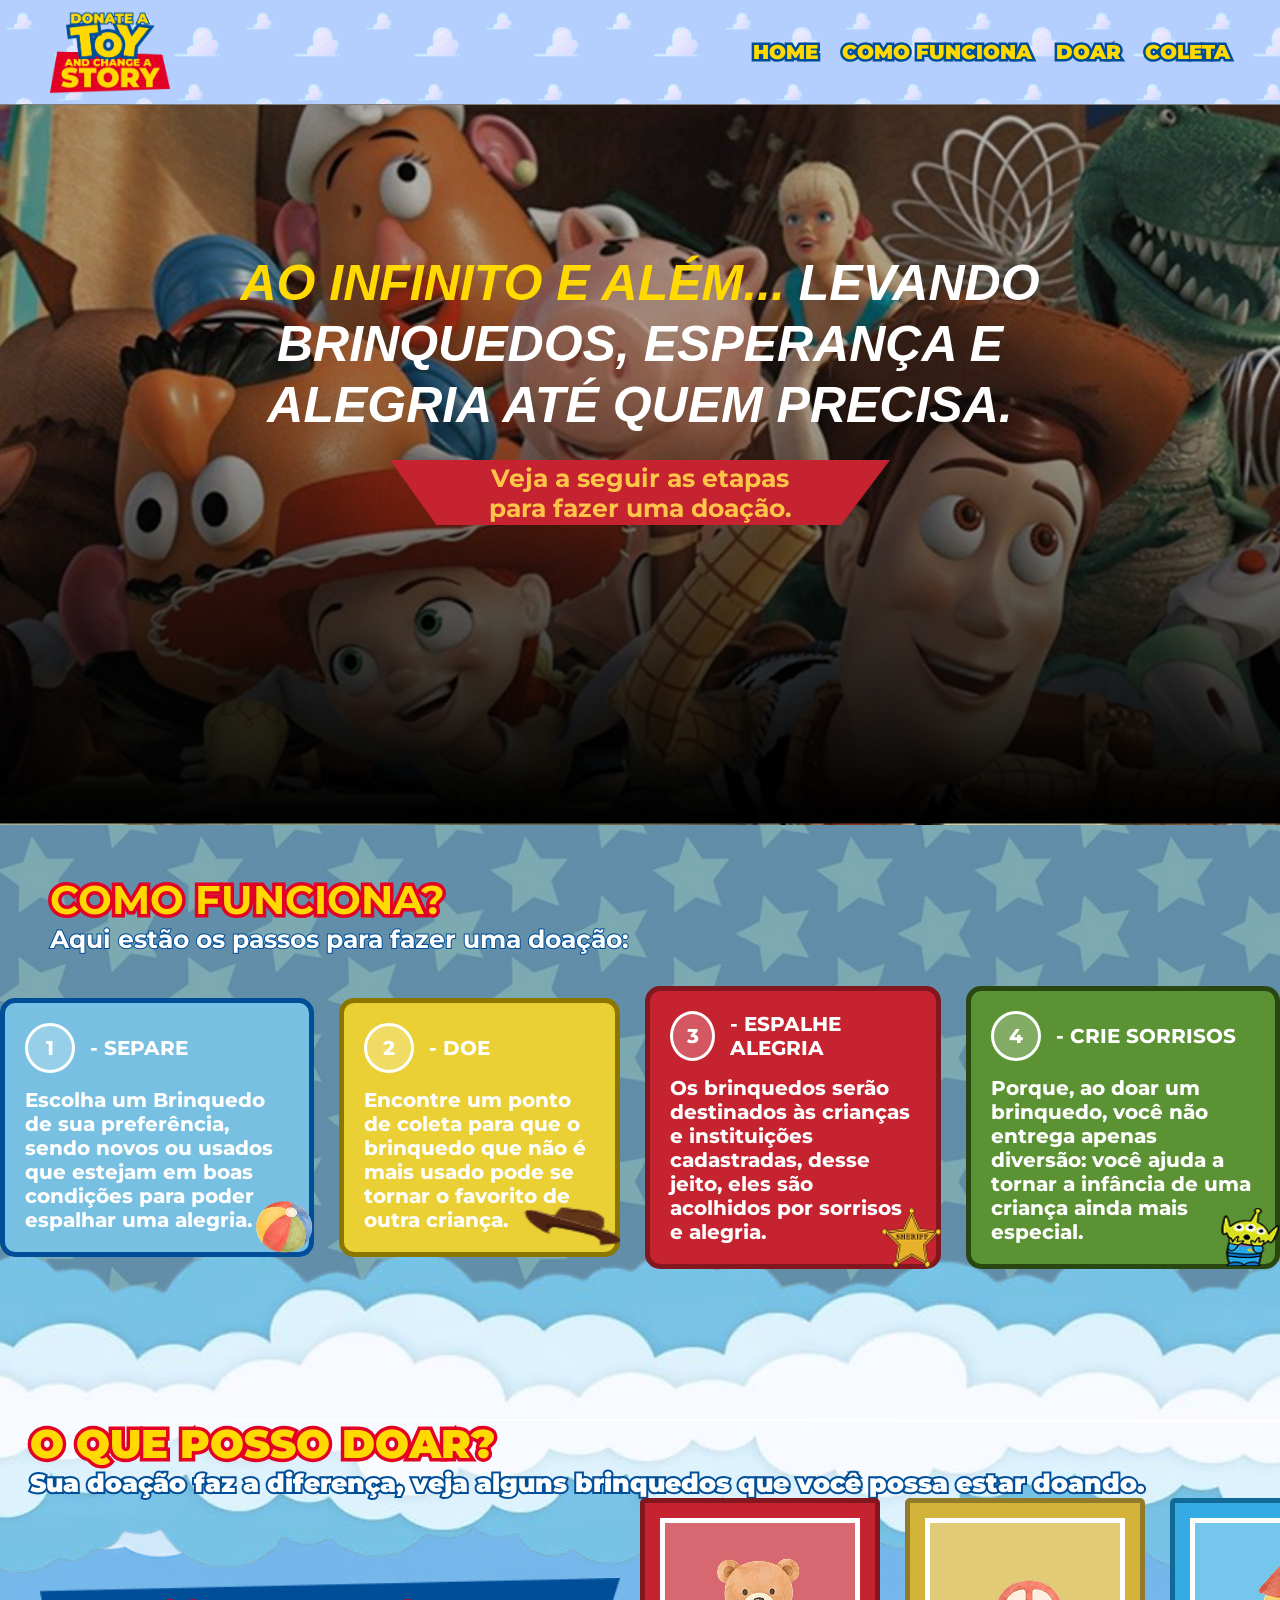
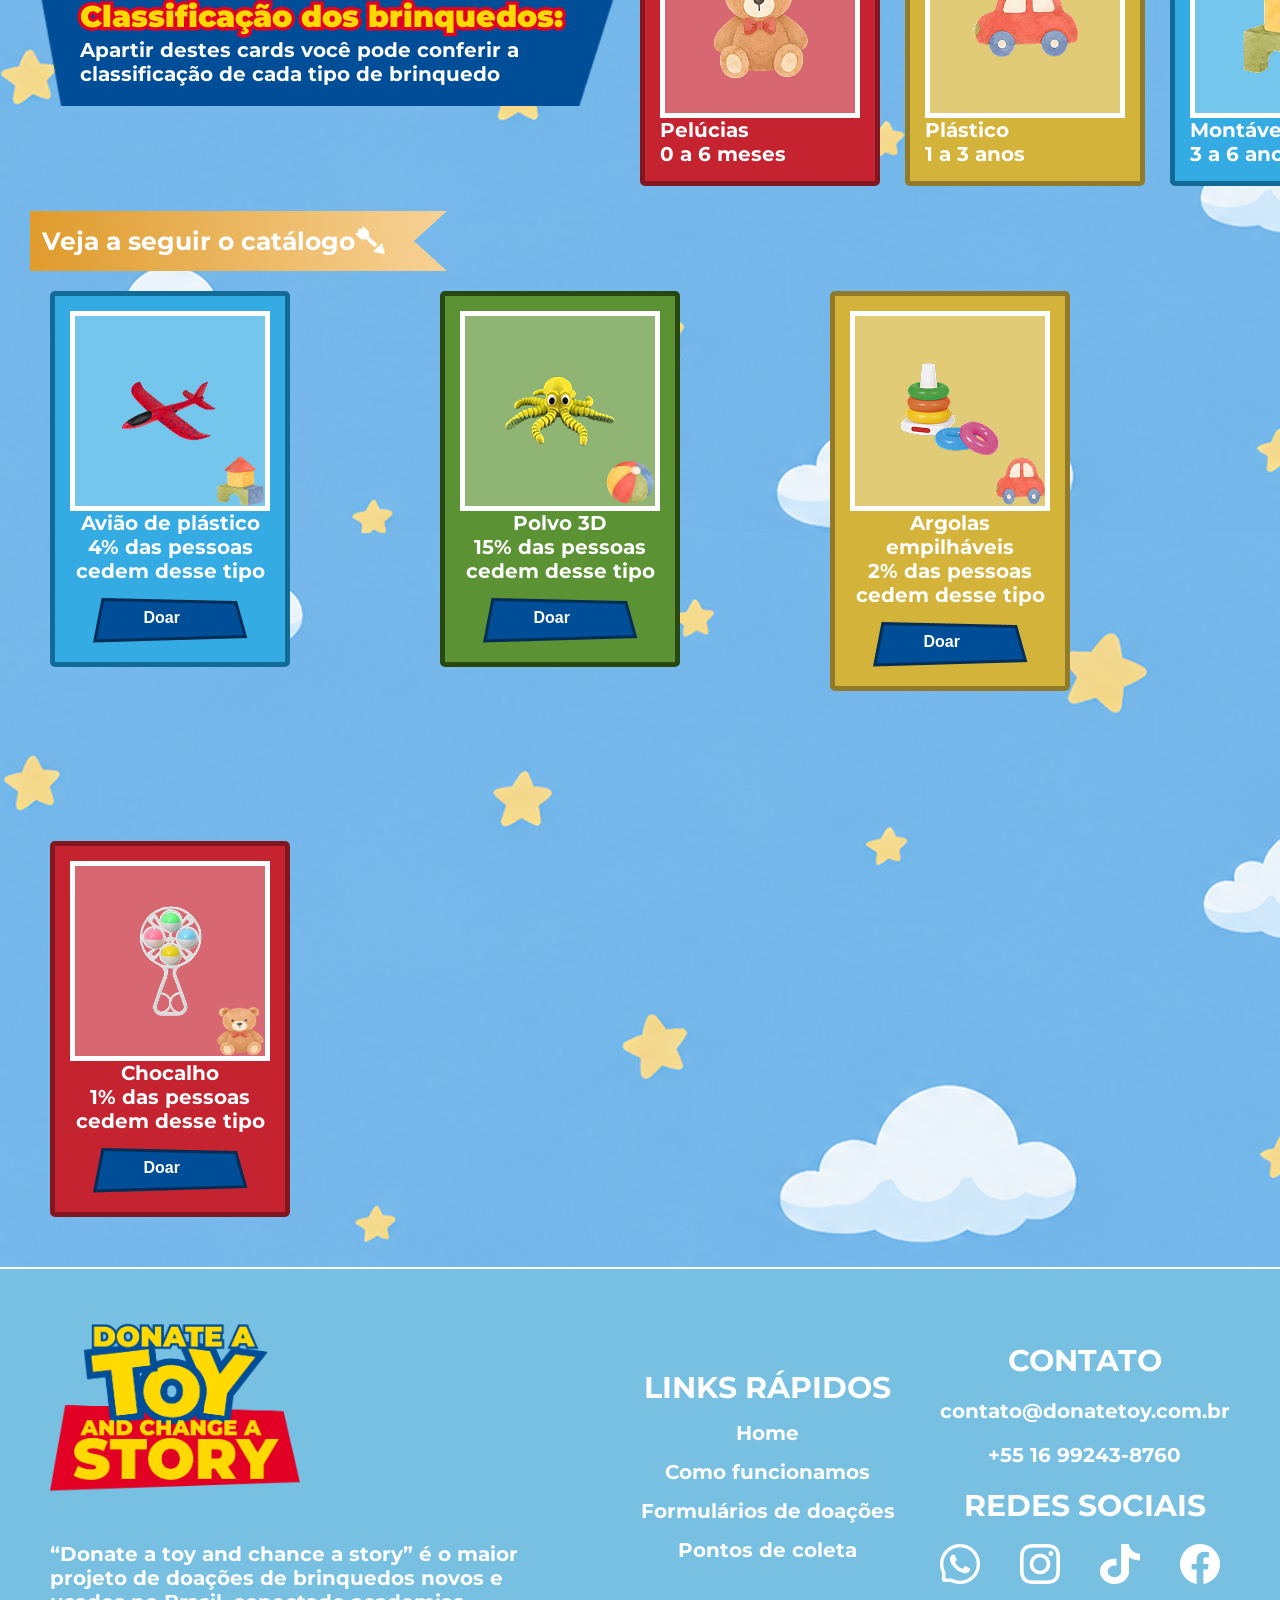
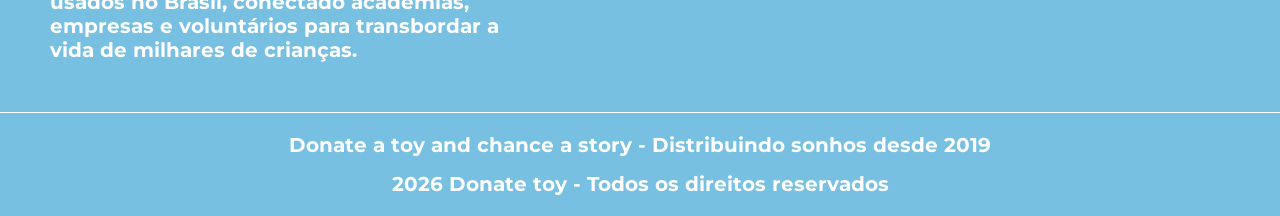
==== commit baf3caf8: "começo catalogo" ====
--- a/como-funciona.html
+++ b/como-funciona.html
@@ -92,70 +92,131 @@
             <h1>O QUE POSSO DOAR?</h1>
             <p>Sua doação faz a diferença, veja alguns brinquedos que você possa estar doando.</p>
         </div>
-        <div class="classificacao">
-            <h1 class="classificacao-titulo">Classificação dos brinquedos:</h1>
-
-            <div class="brinquedos">
-
-                <div class="classe pelucia">
-                    <div class="brinquedo">
-                        <img src="imagens/pelucia.png" alt="">
-                    </div>
-                    <p>Pelúcias</p>
-                    <p>0 a 6 meses</p>
-                </div>
-
-                <div class="classe carrinho">
-                    <div class="brinquedo">
-                        <img src="imagens/carrinho.png" alt="">
-                    </div>
-                    <p>Plástico</p>
-                    <p>1 a 3 anos</p>
-                </div>
-
-                <div class="classe blocos">
-                    <div class="brinquedo">
-                        <img src="imagens/blocos.png" alt="">
-                    </div>
-                    <p>Montáveis</p>
-                    <p>3 a 6 anos</p>
-                </div>
-
-                <div class="classe bola">
-                    <div class="brinquedo">
-                        <img src="imagens/bola.png" alt="">
-                    </div>
-                    <p>Outros</p>
-                    <p>+6 anos</p>
-                </div>
-            </div>
-        </div>
-
-        <div class="cards-brinquedo">
-
-            <div class="classe blocos">
-                <div class="brinquedo">
-                    <img src="imagens/aviao.png" alt="">
-                    <img class="pequeno" src="imagens/blocos.png" alt="">
-                </div>
-                <div class="description">
-                    <h1><span>Avião de plástico</span>
-                        <br>4% das pessoas cedem desse tipo
-                    </h1>
-                    <button class="btn-doar">Doar</button>
-                </div>
-            </div>
-
-            <div class="classe outros">
-                <div class="brinquedo">
-                    <img src="imagens/aviao.png" alt="">
-                    <img class="pequeno" src="imagens/blocos.png" alt="">
-                </div>
-                <div class="description">
-                    <h1><span>Avião de plástico</span>
-                        <br>4% das pessoas cedem desse tipo
-                    </h1>
-                    <button class="btn-doar">Doar</button>
+
+        <div class="conta-todo">
+
+
+            <div class="catalogo-cont">
+                <img class="frase-azul" src="imagens/azul.png" alt="">
+                <h1 class="classificacao-titulo">Classificação dos brinquedos:</h1>
+                <p class="azul-escuro">Apartir destes cards você pode conferir a classificação de cada tipo de brinquedo
+                </p>
+            </div>
+
+            <div class="classificacao">
+
+                <div class="brinquedos">
+
+                    <div class="classe pelucia">
+                        <div class="brinquedo">
+                            <img src="imagens/pelucia.png" alt="">
+                        </div>
+                        <p>Pelúcias</p>
+                        <p>0 a 6 meses</p>
+                    </div>
+
+                    <div class="classe carrinho">
+                        <div class="brinquedo">
+                            <img src="imagens/carrinho.png" alt="">
+                        </div>
+                        <p>Plástico</p>
+                        <p>1 a 3 anos</p>
+                    </div>
+
+                    <div class="classe blocos">
+                        <div class="brinquedo">
+                            <img src="imagens/blocos.png" alt="">
+                        </div>
+                        <p>Montáveis</p>
+                        <p>3 a 6 anos</p>
+                    </div>
+
+                    <div class="classe bola">
+                        <div class="brinquedo">
+                            <img src="imagens/bola.png" alt="">
+                        </div>
+                        <p>Outros</p>
+                        <p>+6 anos</p>
+                    </div>
+                </div>
+            </div>
+        </div>
+
+        <div class="veja">
+            <img src="imagens/bandeira.png" alt="">
+            <h1>Veja a seguir o catálogo <img src="imagens/flexa-seta.png" alt=""></h1>
+        </div>
+
+        <div class="catalogo-t">
+            <div class="cards-brinquedo">
+                <div class="classe outros blocos">
+                    <div class="brinquedo">
+                        <img src="imagens/aviao.png" alt="">
+                        <img class="pequeno" src="imagens/blocos.png" alt="">
+                    </div>
+                    <div class="description">
+                        <h1><span>Avião de plástico</span>
+                            <br>4% das pessoas cedem desse tipo
+                        </h1>
+                        <div class="botao">
+                            <img src="imagens/btn-doar.png" alt="">
+                            <button class="btn-doar"> <a href="index.html"> Doar</a></button>
+                        </div>
+                    </div>
+                </div>
+            </div>
+
+            <div class="cards-brinquedo">
+                <div class="classe outros bola">
+                    <div class="brinquedo">
+                        <img src="imagens/polvo.png" alt="">
+                        <img class="pequeno" src="imagens/bola.png" alt="">
+                    </div>
+                    <div class="description">
+                        <h1><span>Polvo 3D</span>
+                            <br>15% das pessoas cedem desse tipo
+                        </h1>
+                        <div class="botao">
+                            <img src="imagens/btn-doar.png" alt="">
+                            <button class="btn-doar"> <a href="index.html">Doar</a></button>
+                        </div>
+                    </div>
+                </div>
+            </div>
+
+            <div class="cards-brinquedo">
+                <div class="classe outros carrinho">
+                    <div class="brinquedo">
+                        <img src="imagens/argola.png" alt="">
+                        <img class="pequeno" src="imagens/carrinho.png" alt="">
+                    </div>
+                    <div class="description">
+                        <h1><span>Argolas empilháveis</span>
+                            <br>2% das pessoas cedem desse tipo
+                        </h1>
+                        <div class="botao">
+                            <img src="imagens/btn-doar.png" alt="">
+                            <button class="btn-doar"> <a href="index.html">Doar</a></button>
+                        </div>
+                    </div>
+                </div>
+            </div>
+
+            <div class="cards-brinquedo">
+                <div class="classe outros">
+                    <div class="brinquedo">
+                        <img src="imagens/chocalho.png" alt="">
+                        <img class="pequeno" src="imagens/pelucia.png" alt="">
+                    </div>
+                    <div class="description">
+                        <h1><span>Chocalho</span>
+                            <br>1% das pessoas cedem desse tipo
+                        </h1>
+                        <div class="botao">
+                            <img src="imagens/btn-doar.png" alt="">
+                            <button class="btn-doar"> <a href="index.html">Doar</a></button>
+                        </div>
+                    </div>
                 </div>
             </div>
 
--- a/como-funciona.css
+++ b/como-funciona.css
@@ -265,7 +265,7 @@
 }
 
 .nuvem {
-
+    padding-left: 30px;
 
     img {
         position: relative;
@@ -290,16 +290,86 @@
     }
 }
 
+.conta-todo {
+    display: flex;
+    justify-content: space-around;
+    align-items: center;
+}
+
+.catalogo-cont {
+    position: relative;
+    padding: 20px;
+
+    .classificacao-titulo {
+        position: absolute;
+        color: #FFD900;
+        font-size: 30px;
+        font-weight: 900;
+        -webkit-text-stroke: 7px #E20025;
+        paint-order: stroke fill;
+        top: 40px;
+        left: 80px;
+    }
+
+    .azul-escuro{
+            color: #fff;
+            font-size: 20px;
+            font-weight: 700;
+        }
+
+    .frase-azul {
+        padding-left: 20px;
+        position: relative;
+        width: 600px;
+        height: auto;
+        display: block;
+    }
+
+    p {
+        top: 80px;
+        left: 80px;
+        width: 70%;
+        height: 100%;
+        position: absolute;
+    }
+}
+
 .catalogo-brinquedos {
-    background-image: url(imagens/fundo-nuvem.png);
-
-    .classificacao-titulo {
-        padding-top: 50px;
-        color: #FFD900;
-        font-size: 40px;
-        font-weight: 900;
-    }
-}
+    background-image: url(imagens/fundo-ceu.png);
+    width: 100%;
+    height: auto;
+}
+
+
+.veja {
+    position: relative;
+    display: flex;
+    align-items: center;
+    justify-content: flex-start;
+    padding-top: 55px;
+    padding-left: 30px;
+    img {
+        position: absolute;
+        z-index: 1;
+    }
+
+    h1 {
+        padding-left: 12px;
+        color: #fff;
+        font-size: 25px;
+        font-weight: 700;
+        position: absolute;
+        z-index: 2;
+    }
+}
+
+.classificacao {
+    display: flex;
+    gap: 15px;
+    justify-content: flex-end;
+    padding-right: 20px;
+}
+
 
 .brinquedo {
     position: relative;
@@ -310,7 +380,8 @@
     display: flex;
     justify-content: center;
     align-items: center;
-    .pequeno{
+
+    .pequeno {
         width: 50px;
         height: 50px;
         position: absolute;
@@ -319,12 +390,13 @@
     }
 }
 
-.classe{
+.classe {
     background-color: #C52330;
     padding: 15px;
     border: 5px solid #831720;
     border-radius: 5px;
-    p{
+
+    p {
         color: #fff;
         font-size: 20px;
         font-weight: 700;
@@ -336,31 +408,34 @@
     padding: 15px;
     border: 5px solid #917B2A;
     border-radius: 5px;
-    p{
+
+    p {
         color: #fff;
         font-size: 20px;
         font-weight: 700;
     }
 }
 
-.blocos{
+.blocos {
     background-color: #35ABE3;
     padding: 15px;
     border: 5px solid #126B96;
     border-radius: 5px;
-    p{
+
+    p {
         color: #fff;
         font-size: 20px;
         font-weight: 700;
     }
 }
 
-.bola{
+.bola {
     background-color: #5B9233;
     padding: 15px;
     border: 5px solid #284711;
     border-radius: 5px;
-    p{
+
+    p {
         color: #fff;
         font-size: 20px;
         font-weight: 700;
@@ -379,42 +454,61 @@
     }
 }
 
+.catalogo-t {
+    display: flex;
+    width: 100%;
+    flex-wrap: wrap;
+    gap: 150px;
+    padding: 50px;
+}
+
 .cards-brinquedos {
     display: flex;
     justify-content: space-around;
     align-items: center;
     gap: 25px;
+
     @media(max-width: 1200px) {
         flex-wrap: wrap;
         justify-content: center;
     }
 }
 
-.description{
+.description {
     display: flex;
     flex-direction: column;
     align-items: center;
     gap: 15px;
     max-width: 200px;
-    h1{
+
+    h1 {
         color: #fff;
         font-size: 20px;
         font-weight: 700;
         text-align: center;
     }
 
-    .btn-doar{
-        padding: 10px 20px;
+
+    .botao{
+        position: relative;
+        cursor: pointer;
+        a{
+            color: #fff;
+            text-decoration: none;
+        }
+    }
+
+    .btn-doar {
+        border: solid 1px #004E98;
+        position: absolute;
+        padding: 5px 15px;
         font-size: 16px;
         font-weight: bold;
-        color: #004E98;
+        color: #fff;
         cursor: pointer;
-
-        &:hover {
-            background-color: #004E98;
-            color: #FFD900;
-            transition: all 0.3s ease-in-out;
-        }
+        top: 5px;
+        left: 35px;
+        background-color: #004E98;
     }
 }
 
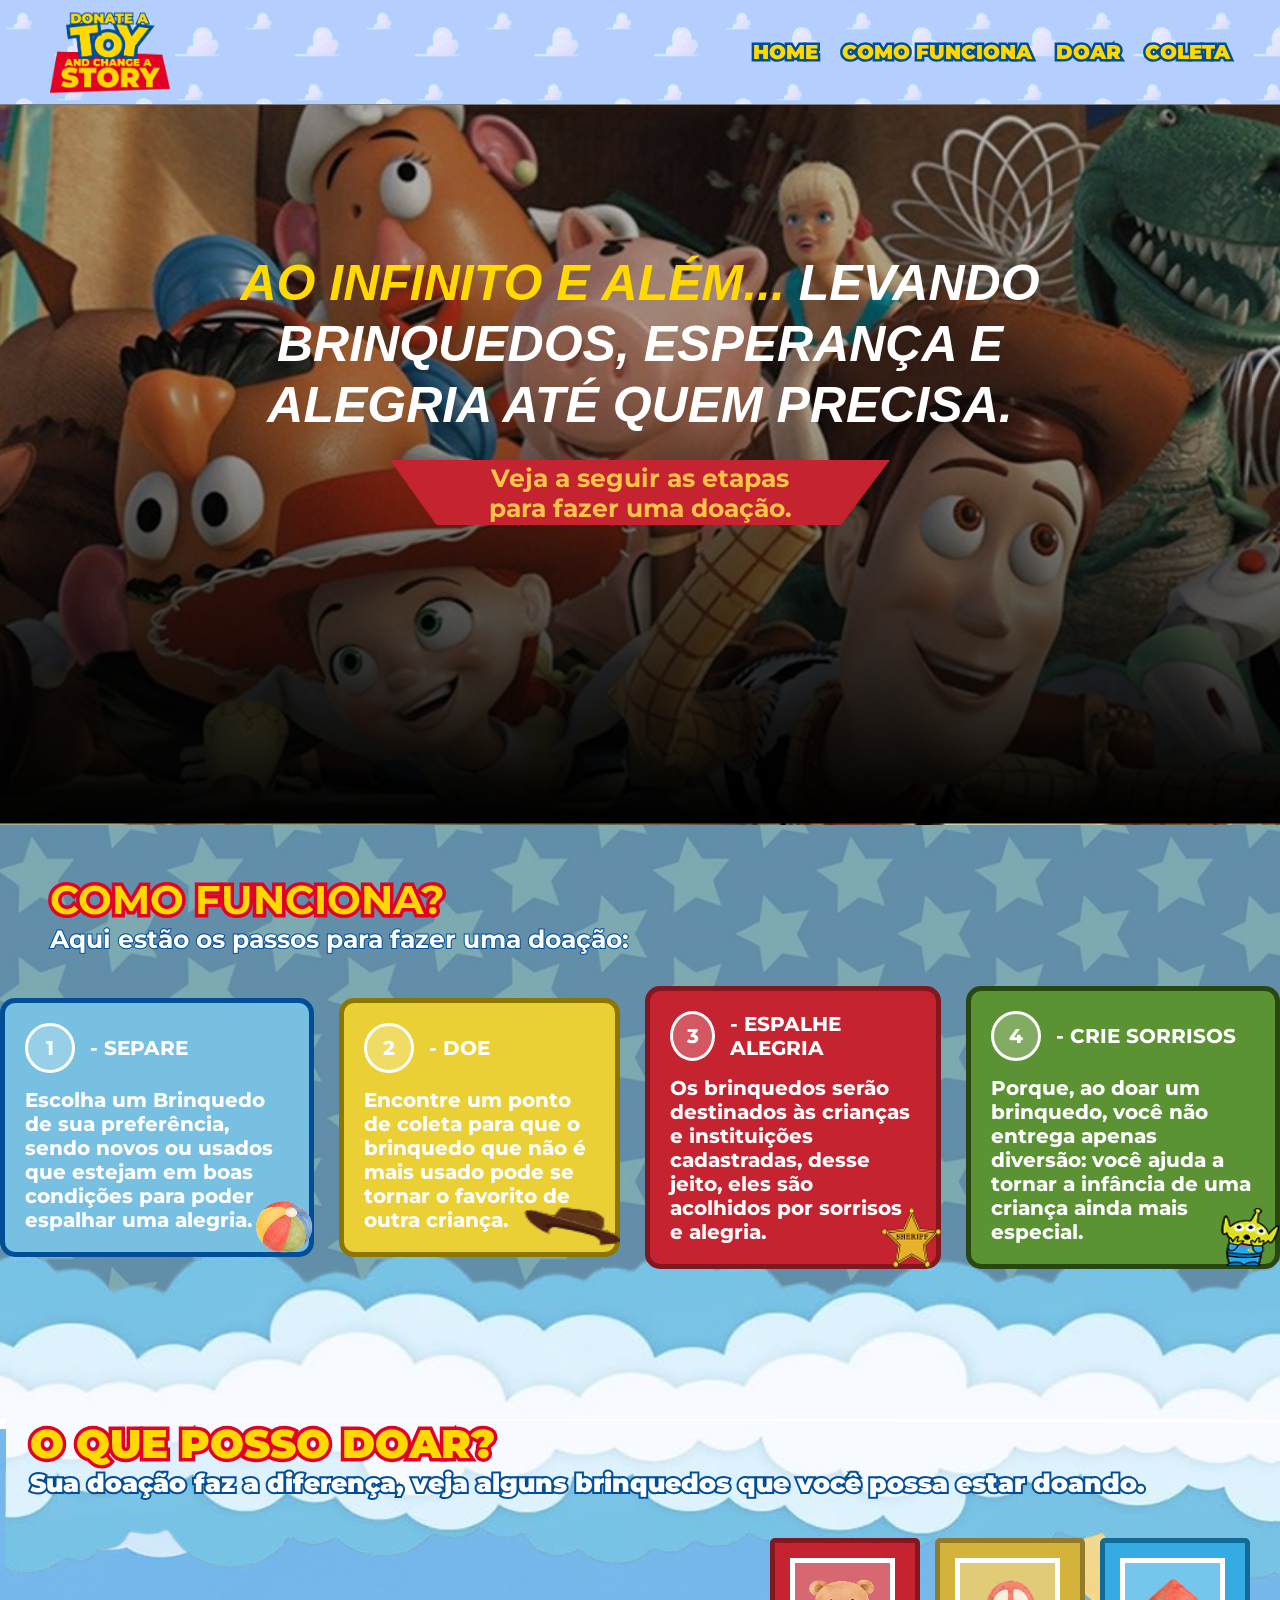
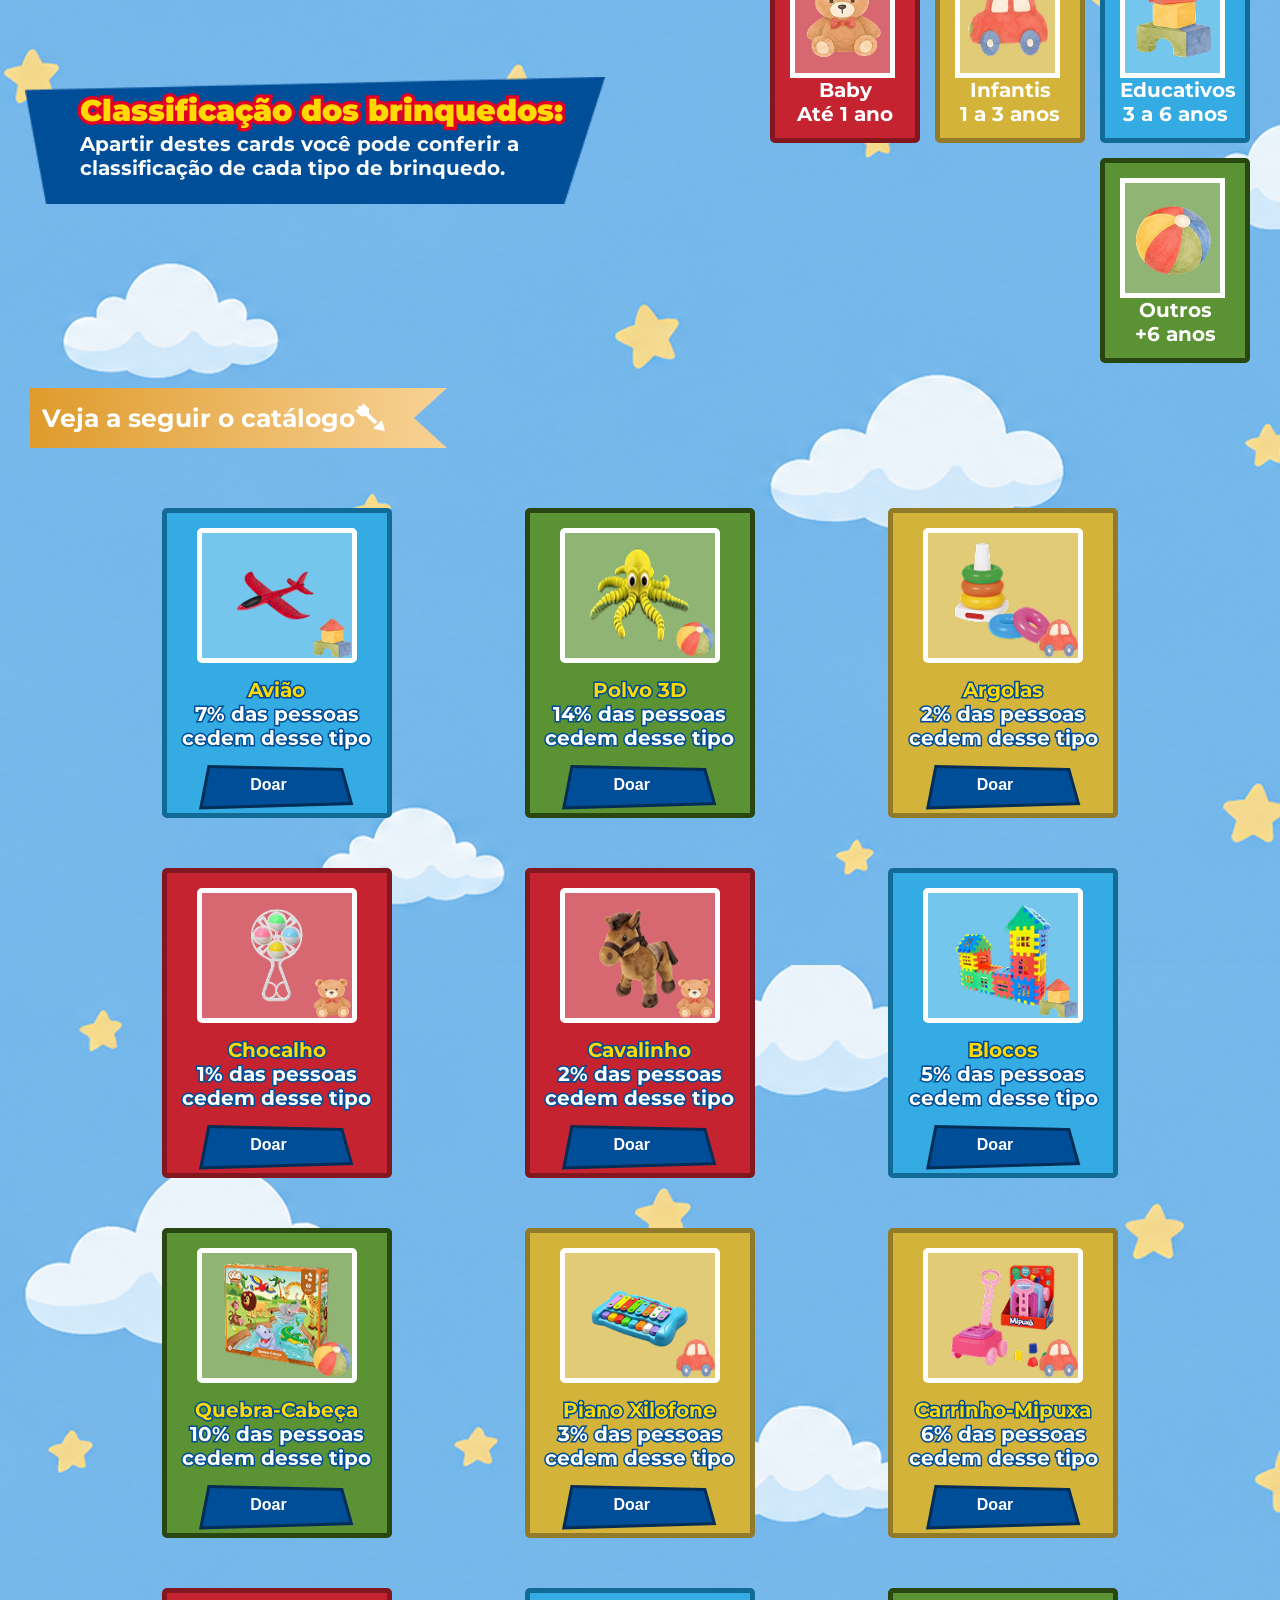
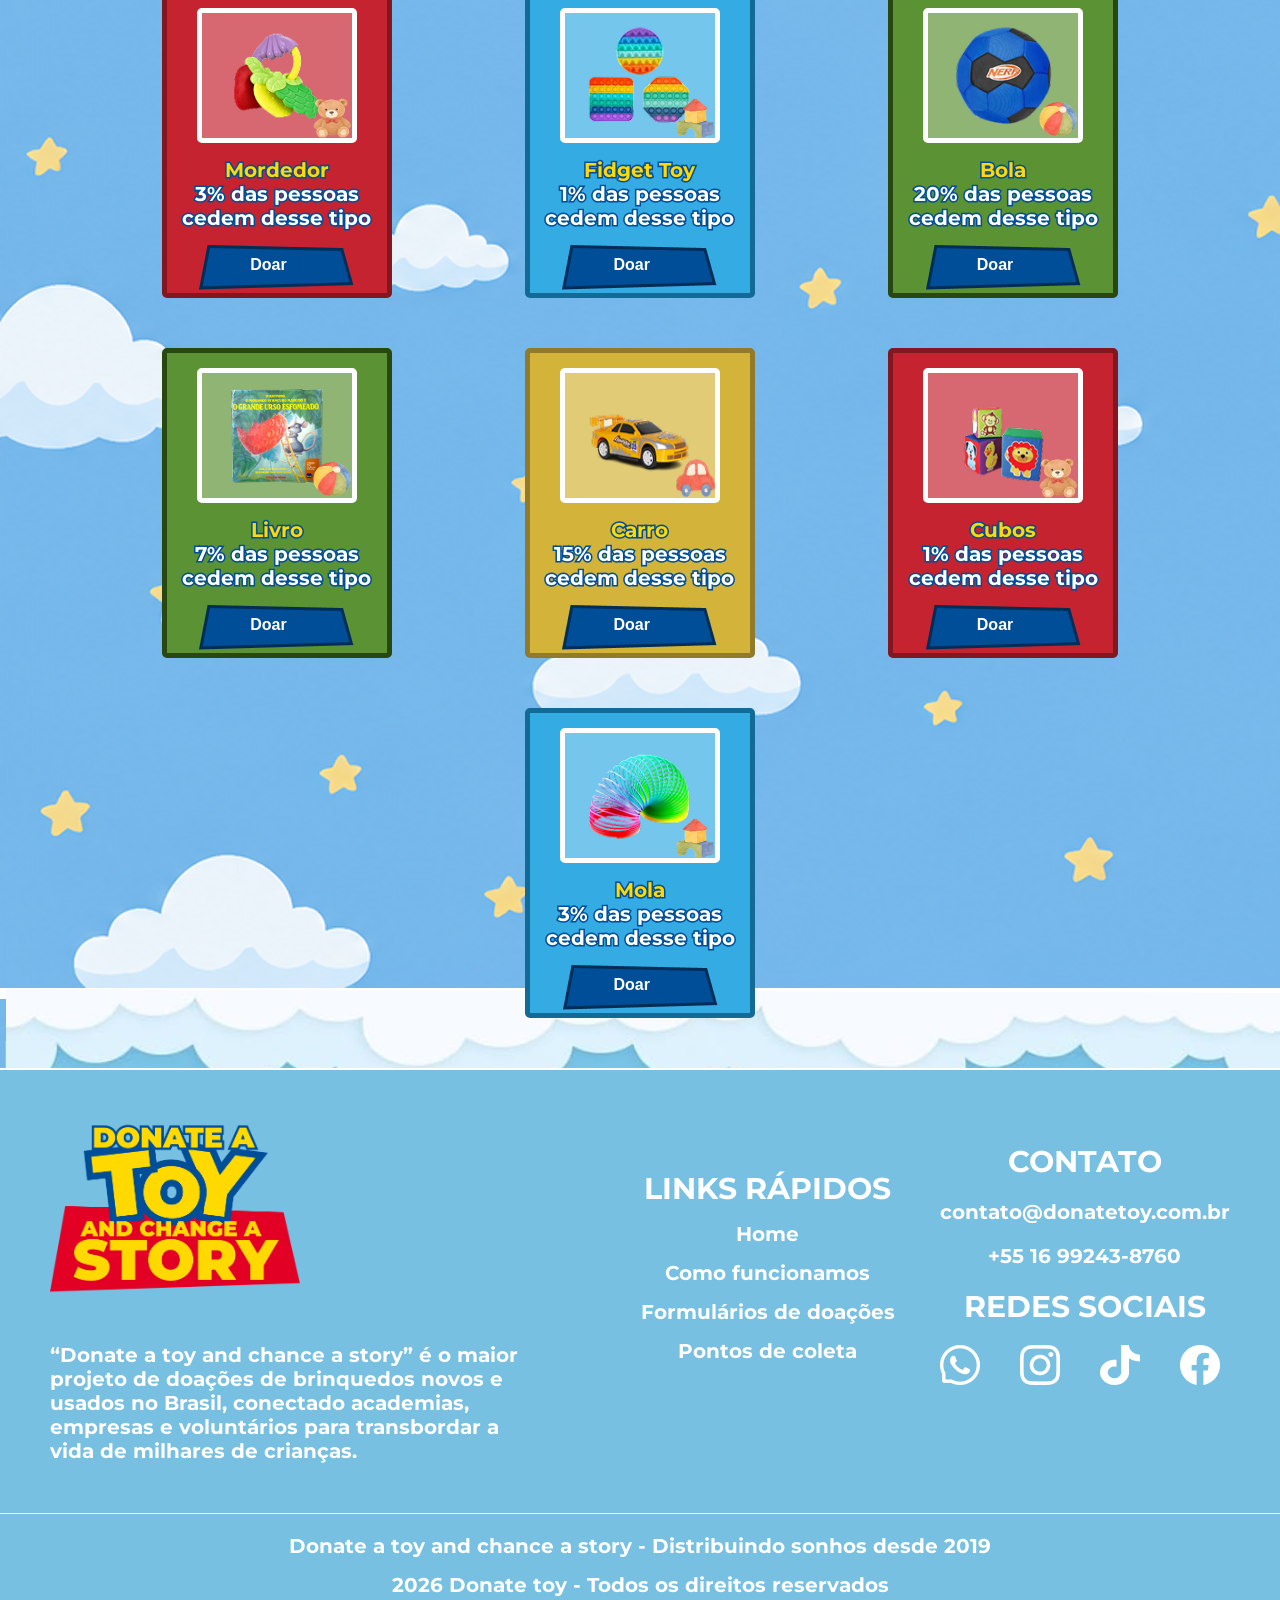
==== commit e0ccb784: "Final" ====
--- a/como-funciona.html
+++ b/como-funciona.html
@@ -99,7 +99,7 @@
             <div class="catalogo-cont">
                 <img class="frase-azul" src="imagens/azul.png" alt="">
                 <h1 class="classificacao-titulo">Classificação dos brinquedos:</h1>
-                <p class="azul-escuro">Apartir destes cards você pode conferir a classificação de cada tipo de brinquedo
+                <p class="azul-escuro">Apartir destes cards você pode conferir a classificação de cada tipo de brinquedo.
                 </p>
             </div>
 
@@ -108,36 +108,36 @@
                 <div class="brinquedos">
 
                     <div class="classe pelucia">
-                        <div class="brinquedo">
+                        <div class="cartao">
                             <img src="imagens/pelucia.png" alt="">
                         </div>
-                        <p>Pelúcias</p>
-                        <p>0 a 6 meses</p>
-                    </div>
-
-                    <div class="classe carrinho">
-                        <div class="brinquedo">
-                            <img src="imagens/carrinho.png" alt="">
-                        </div>
-                        <p>Plástico</p>
-                        <p>1 a 3 anos</p>
-                    </div>
-
-                    <div class="classe blocos">
-                        <div class="brinquedo">
-                            <img src="imagens/blocos.png" alt="">
-                        </div>
-                        <p>Montáveis</p>
-                        <p>3 a 6 anos</p>
-                    </div>
-
-                    <div class="classe bola">
-                        <div class="brinquedo">
-                            <img src="imagens/bola.png" alt="">
-                        </div>
-                        <p>Outros</p>
-                        <p>+6 anos</p>
-                    </div>
+                        <p class="text">Baby</p>
+                        <p class="text"> Até 1 ano</p>
+                    </div>
+                </div>
+
+                <div class="classe carrinho">
+                    <div class="cartao">
+                        <img src="imagens/carrinho.png" alt="">
+                    </div>
+                    <p class="text">Infantis</p>
+                    <p class="text">1 a 3 anos</p>
+                </div>
+
+                <div class="classe blocos">
+                    <div class="cartao">
+                        <img src="imagens/blocos.png" alt="">
+                    </div>
+                    <p class="text">Educativos</p>
+                    <p class="text">3 a 6 anos</p>
+                </div>
+
+                <div class="classe bola">
+                    <div class="cartao">
+                        <img src="imagens/bola.png" alt="">
+                    </div>
+                    <p class="text">Outros</p>
+                    <p class="text">+6 anos</p>
                 </div>
             </div>
         </div>
@@ -149,63 +149,63 @@
 
         <div class="catalogo-t">
             <div class="cards-brinquedo">
-                <div class="classe outros blocos">
-                    <div class="brinquedo">
-                        <img src="imagens/aviao.png" alt="">
+                <div class="catalogo blocos">
+                    <div class="brinquedo">
+                        <img class="img-toy" src="imagens/aviao.png" alt="">
                         <img class="pequeno" src="imagens/blocos.png" alt="">
                     </div>
                     <div class="description">
-                        <h1><span>Avião de plástico</span>
-                            <br>4% das pessoas cedem desse tipo
-                        </h1>
-                        <div class="botao">
-                            <img src="imagens/btn-doar.png" alt="">
-                            <button class="btn-doar"> <a href="index.html"> Doar</a></button>
-                        </div>
-                    </div>
-                </div>
-            </div>
-
-            <div class="cards-brinquedo">
-                <div class="classe outros bola">
-                    <div class="brinquedo">
-                        <img src="imagens/polvo.png" alt="">
+                        <h1><span>Avião</span>
+                            <br>7% das pessoas cedem desse tipo
+                        </h1>
+                        <div class="botao">
+                            <img src="imagens/btn-doar.png" alt="">
+                            <button class="btn-doar"> <a href="doar.html"> Doar</a></button>
+                        </div>
+                    </div>
+                </div>
+            </div>
+
+            <div class="cards-brinquedo">
+                <div class="catalogo bola">
+                    <div class="brinquedo">
+                        <img class="img-toy" src="imagens/polvo.png" alt="">
                         <img class="pequeno" src="imagens/bola.png" alt="">
                     </div>
                     <div class="description">
                         <h1><span>Polvo 3D</span>
-                            <br>15% das pessoas cedem desse tipo
-                        </h1>
-                        <div class="botao">
-                            <img src="imagens/btn-doar.png" alt="">
-                            <button class="btn-doar"> <a href="index.html">Doar</a></button>
-                        </div>
-                    </div>
-                </div>
-            </div>
-
-            <div class="cards-brinquedo">
-                <div class="classe outros carrinho">
-                    <div class="brinquedo">
-                        <img src="imagens/argola.png" alt="">
+                            <br>14% das pessoas cedem desse tipo
+                        </h1>
+                        <div class="botao">
+                            <img src="imagens/btn-doar.png" alt="">
+                            <button class="btn-doar"> <a href="doar.html">Doar</a></button>
+                        </div>
+                    </div>
+                </div>
+            </div>
+
+            <div class="cards-brinquedo">
+                <div class="catalogo carrinho">
+                    <div class="brinquedo">
+                        <img class="img-toy" src="imagens/argola.png" alt="">
                         <img class="pequeno" src="imagens/carrinho.png" alt="">
                     </div>
                     <div class="description">
-                        <h1><span>Argolas empilháveis</span>
+                        <h1><span>Argolas</span>
                             <br>2% das pessoas cedem desse tipo
                         </h1>
                         <div class="botao">
                             <img src="imagens/btn-doar.png" alt="">
-                            <button class="btn-doar"> <a href="index.html">Doar</a></button>
-                        </div>
-                    </div>
-                </div>
-            </div>
-
-            <div class="cards-brinquedo">
-                <div class="classe outros">
-                    <div class="brinquedo">
-                        <img src="imagens/chocalho.png" alt="">
+                            <button class="btn-doar"> <a href="doar.html">Doar</a></button>
+                        </div>
+                    </div>
+                </div>
+            </div>
+
+            <div class="cards-brinquedo">
+                <div class="catalogo pelucia">
+                    <div class="brinquedo">
+                        <img class="img-toy" src="imagens/chocalho.png" alt="">
                         <img class="pequeno" src="imagens/pelucia.png" alt="">
                     </div>
                     <div class="description">
@@ -214,14 +214,228 @@
                         </h1>
                         <div class="botao">
                             <img src="imagens/btn-doar.png" alt="">
-                            <button class="btn-doar"> <a href="index.html">Doar</a></button>
-                        </div>
-                    </div>
-                </div>
-            </div>
-
-        </div>
-
+                            <button class="btn-doar"> <a href="doar.html">Doar</a></button>
+                        </div>
+                    </div>
+                </div>
+            </div>
+            <div class="cards-brinquedo">
+                <div class="catalogo pelucia">
+                    <div class="brinquedo">
+                        <img class="img-toy" src="imagens/cavalinho.png" alt="">
+                        <img class="pequeno" src="imagens/pelucia.png" alt="">
+                    </div>
+                    <div class="description">
+                        <h1><span>Cavalinho</span>
+                            <br>2% das pessoas cedem desse tipo
+                        </h1>
+                        <div class="botao">
+                            <img src="imagens/btn-doar.png" alt="">
+                            <button class="btn-doar"> <a href="doar.html"> Doar</a></button>
+                        </div>
+                    </div>
+                </div>
+            </div>
+
+            <div class="cards-brinquedo">
+                <div class="catalogo blocos">
+                    <div class="brinquedo">
+                        <img class="img-toy" src="imagens/peças.png" alt="">
+                        <img class="pequeno" src="imagens/blocos.png" alt="">
+                    </div>
+                    <div class="description">
+                        <h1><span>Blocos</span>
+                            <br>5% das pessoas cedem desse tipo
+                        </h1>
+                        <div class="botao">
+                            <img src="imagens/btn-doar.png" alt="">
+                            <button class="btn-doar"> <a href="doar.html">Doar</a></button>
+                        </div>
+                    </div>
+                </div>
+            </div>
+
+            <div class="cards-brinquedo">
+                <div class="catalogo bola">
+                    <div class="brinquedo">
+                        <img class="img-toy" src="imagens/quebra-cabeça.png" alt="">
+                        <img class="pequeno" src="imagens/bola.png" alt="">
+                    </div>
+                    <div class="description">
+                        <h1><span>Quebra-Cabeça</span>
+                            <br>10% das pessoas cedem desse tipo
+                        </h1>
+                        <div class="botao">
+                            <img src="imagens/btn-doar.png" alt="">
+                            <button class="btn-doar"> <a href="doar.html">Doar</a></button>
+                        </div>
+                    </div>
+                </div>
+            </div>
+
+            <div class="cards-brinquedo">
+                <div class="catalogo carrinho">
+                    <div class="brinquedo">
+                        <img class="img-toy" src="imagens/pianinho.png" alt="">
+                        <img class="pequeno" src="imagens/carrinho.png" alt="">
+                    </div>
+                    <div class="description">
+                        <h1><span>Piano Xilofone</span>
+                            <br>3% das pessoas cedem desse tipo
+                        </h1>
+                        <div class="botao">
+                            <img src="imagens/btn-doar.png" alt="">
+                            <button class="btn-doar"> <a href="doar.html">Doar</a></button>
+                        </div>
+                    </div>
+                </div>
+            </div>
+            <div class="cards-brinquedo">
+                <div class="catalogo carrinho">
+                    <div class="brinquedo">
+                        <img class="img-toy" src="imagens/carrinho-mipuxa.png" alt="">
+                        <img class="pequeno" src="imagens/carrinho.png" alt="">
+                    </div>
+                    <div class="description">
+                        <h1><span>Carrinho-Mipuxa</span>
+                            <br>6% das pessoas cedem desse tipo
+                        </h1>
+                        <div class="botao">
+                            <img src="imagens/btn-doar.png" alt="">
+                            <button class="btn-doar"> <a href="doar.html"> Doar</a></button>
+                        </div>
+                    </div>
+                </div>
+            </div>
+
+            <div class="cards-brinquedo">
+                <div class="catalogo pelucia">
+                    <div class="brinquedo">
+                        <img class="img-toy" src="imagens/mordedor.png" alt="">
+                        <img class="pequeno" src="imagens/pelucia.png" alt="">
+                    </div>
+                    <div class="description">
+                        <h1><span>Mordedor</span>
+                            <br>3% das pessoas cedem desse tipo
+                        </h1>
+                        <div class="botao">
+                            <img src="imagens/btn-doar.png" alt="">
+                            <button class="btn-doar"> <a href="doar.html">Doar</a></button>
+                        </div>
+                    </div>
+                </div>
+            </div>
+
+            <div class="cards-brinquedo">
+                <div class="catalogo blocos">
+                    <div class="brinquedo">
+                        <img class="img-toy" src="imagens/fidget-toy.png" alt="">
+                        <img class="pequeno" src="imagens/blocos.png" alt="">
+                    </div>
+                    <div class="description">
+                        <h1><span>Fidget Toy</span>
+                            <br>1% das pessoas cedem desse tipo
+                        </h1>
+                        <div class="botao">
+                            <img src="imagens/btn-doar.png" alt="">
+                            <button class="btn-doar"> <a href="doar.html">Doar</a></button>
+                        </div>
+                    </div>
+                </div>
+            </div>
+
+            <div class="cards-brinquedo">
+                <div class="catalogo bola">
+                    <div class="brinquedo">
+                        <img class="img-toy" src="imagens/bola-azul.png" alt="">
+                        <img class="pequeno" src="imagens/bola.png" alt="">
+                    </div>
+                    <div class="description">
+                        <h1><span>Bola</span>
+                            <br>20% das pessoas cedem desse tipo
+                        </h1>
+                        <div class="botao">
+                            <img src="imagens/btn-doar.png" alt="">
+                            <button class="btn-doar"> <a href="doar.html">Doar</a></button>
+                        </div>
+                    </div>
+                </div>
+            </div>
+            <div class="cards-brinquedo">
+                <div class="catalogo bola">
+                    <div class="brinquedo">
+                        <img class="img-toy" src="imagens/livro.png" alt="">
+                        <img class="pequeno" src="imagens/bola.png" alt="">
+                    </div>
+                    <div class="description">
+                        <h1><span>Livro</span>
+                            <br>7% das pessoas cedem desse tipo
+                        </h1>
+                        <div class="botao">
+                            <img src="imagens/btn-doar.png" alt="">
+                            <button class="btn-doar"> <a href="doar.html"> Doar</a></button>
+                        </div>
+                    </div>
+                </div>
+            </div>
+
+            <div class="cards-brinquedo">
+                <div class="catalogo carrinho">
+                    <div class="brinquedo">
+                        <img class="img-toy" src="imagens/carro.png" alt="">
+                        <img class="pequeno" src="imagens/carrinho.png" alt="">
+                    </div>
+                    <div class="description">
+                        <h1><span>Carro</span>
+                            <br>15% das pessoas cedem desse tipo
+                        </h1>
+                        <div class="botao">
+                            <img src="imagens/btn-doar.png" alt="">
+                            <button class="btn-doar"> <a href="doar.html">Doar</a></button>
+                        </div>
+                    </div>
+                </div>
+            </div>
+
+            <div class="cards-brinquedo">
+                <div class="catalogo pelucia">
+                    <div class="brinquedo">
+                        <img class="img-toy" src="imagens/cubos.png" alt="">
+                        <img class="pequeno" src="imagens/pelucia.png" alt="">
+                    </div>
+                    <div class="description">
+                        <h1><span>Cubos</span>
+                            <br>1% das pessoas cedem desse tipo
+                        </h1>
+                        <div class="botao">
+                            <img src="imagens/btn-doar.png" alt="">
+                            <button class="btn-doar"> <a href="doar.html">Doar</a></button>
+                        </div>
+                    </div>
+                </div>
+            </div>
+
+            <div class="cards-brinquedo">
+                <div class="catalogo blocos">
+                    <div class="brinquedo">
+                        <img class="img-toy" src="imagens/mola.png" alt="">
+                        <img class="pequeno" src="imagens/blocos.png" alt="">
+                    </div>
+                    <div class="description">
+                        <h1><span>Mola</span>
+                            <br>3% das pessoas cedem desse tipo
+                        </h1>
+                        <div class="botao">
+                            <img src="imagens/btn-doar.png" alt="">
+                            <button class="btn-doar"> <a href="doar.html">Doar</a></button>
+                        </div>
+                    </div>
+                </div>
+            </div>
+
+
+
+        </div>
     </div>
 
     <footer>
--- a/como-funciona.css
+++ b/como-funciona.css
@@ -43,10 +43,8 @@
 
 .hamburguer {
     display: none;
-
     @media(max-width: 700px) {
         display: flex;
-
         img {
             width: 30px;
             height: 30px;
@@ -76,7 +74,6 @@
     display: flex;
     gap: 24px;
     padding-right: 10px;
-
     a {
         font-size: 20px;
         font-weight: 900;
@@ -118,7 +115,9 @@
     text-align: center;
     gap: 25px;
 
-    @media(max-width: 700px) {
+    @media(max-width: 900px) {
+        gap: 20px;
+
         .hero-title {
             font-size: 40px;
         }
@@ -294,11 +293,22 @@
     display: flex;
     justify-content: space-around;
     align-items: center;
+
+    @media(max-width: 1200px) {
+        flex-wrap: wrap;
+
+    }
 }
 
 .catalogo-cont {
     position: relative;
-    padding: 20px;
+    padding: 5px;
+    padding-top: 25px;
+
+    @media(max-width:790px) {
+        padding: 5px;
+        padding-top: 25px;
+    }
 
     .classificacao-titulo {
         position: absolute;
@@ -311,11 +321,11 @@
         left: 80px;
     }
 
-    .azul-escuro{
-            color: #fff;
-            font-size: 20px;
-            font-weight: 700;
-        }
+    .azul-escuro {
+        color: #fff;
+        font-size: 20px;
+        font-weight: 700;
+    }
 
     .frase-azul {
         padding-left: 20px;
@@ -323,12 +333,15 @@
         width: 600px;
         height: auto;
         display: block;
+
+        @media(max-width: 630px) {
+            max-width: 100%;
+        }
     }
 
     p {
         top: 80px;
         left: 80px;
-        width: 70%;
         height: 100%;
         position: absolute;
     }
@@ -336,7 +349,7 @@
 
 .catalogo-brinquedos {
     background-image: url(imagens/fundo-ceu.png);
-    width: 100%;
+    width: auto;
     height: auto;
 }
 
@@ -348,6 +361,8 @@
     justify-content: flex-start;
     padding-top: 55px;
     padding-left: 30px;
+    padding-bottom: 40px;
+
     img {
         position: absolute;
         z-index: 1;
@@ -365,9 +380,37 @@
 
 .classificacao {
     display: flex;
+    flex-wrap: wrap;
+    padding-right: 30px;
+    padding-left: 30px;
     gap: 15px;
     justify-content: flex-end;
-    padding-right: 20px;
+    padding-top: 40px;
+
+    @media(max-width: 1200px) {
+        display: flex;
+    }
+}
+
+.cartao {
+    background-color: #ffffff50;
+    border: 5px solid #fff;
+    width: 105px;
+    height: 120px;
+    display: flex;
+    justify-content: center;
+    align-items: center;
+
+    img {
+        width: 80px;
+        height: 80px;
+    }
+}
+
+.text {
+    text-align: center;
+    font-size: 10px;
+    font-weight: 100;
 }
 
 
@@ -375,15 +418,22 @@
     position: relative;
     background-color: #ffffff50;
     border: 5px solid #fff;
-    width: 200px;
-    height: 200px;
-    display: flex;
-    justify-content: center;
-    align-items: center;
+    border-radius: 5px;
+    width: 160px;
+    height: 160px;
+    display: flex;
+    flex-direction: column;
+    align-items: center;
+
+    .img-toy {
+        width: 125px;
+        height: 125px;
+        padding: 10px;
+    }
 
     .pequeno {
-        width: 50px;
-        height: 50px;
+        width: 40px;
+        height: 40px;
         position: absolute;
         right: 0;
         bottom: 0;
@@ -391,16 +441,10 @@
 }
 
 .classe {
-    background-color: #C52330;
     padding: 15px;
-    border: 5px solid #831720;
     border-radius: 5px;
-
-    p {
-        color: #fff;
-        font-size: 20px;
-        font-weight: 700;
-    }
+    width: 150px;
+    height: 205px;
 }
 
 .carrinho {
@@ -416,6 +460,19 @@
     }
 }
 
+.pelucia {
+    background-color: #C52330;
+    padding: 15px;
+    border: 5px solid #831720;
+    border-radius: 5px;
+
+    p {
+        color: #fff;
+        font-size: 20px;
+        font-weight: 700;
+    }
+}
+
 .blocos {
     background-color: #35ABE3;
     padding: 15px;
@@ -447,31 +504,29 @@
     justify-content: space-around;
     align-items: center;
     gap: 25px;
-
-    @media(max-width: 1200px) {
-        flex-wrap: wrap;
-        justify-content: center;
-    }
 }
 
 .catalogo-t {
     display: flex;
-    width: 100%;
     flex-wrap: wrap;
-    gap: 150px;
-    padding: 50px;
+    align-items: center;
+    justify-content: space-around;
+    gap: 50px;
+    padding: 50px 120px;
 }
 
 .cards-brinquedos {
     display: flex;
-    justify-content: space-around;
-    align-items: center;
-    gap: 25px;
-
-    @media(max-width: 1200px) {
-        flex-wrap: wrap;
-        justify-content: center;
-    }
+    align-items: center;
+}
+
+.catalogo {
+    display: flex;
+    flex-direction: column;
+    align-items: center;
+    gap: 15px;
+    width: 230px;
+    height: 310px;
 }
 
 .description {
@@ -481,21 +536,35 @@
     gap: 15px;
     max-width: 200px;
 
+    span {
+        color: #FFD900;
+        font-size: 20px;
+        font-weight: 700;
+        -webkit-text-stroke: 3px #004E98;
+        paint-order: stroke fill;
+    }
+
     h1 {
         color: #fff;
         font-size: 20px;
         font-weight: 700;
         text-align: center;
-    }
-
-
-    .botao{
+        -webkit-text-stroke: 3px #004E98;
+        paint-order: stroke fill;
+    }
+
+
+    .botao {
         position: relative;
         cursor: pointer;
-        a{
+        a {
             color: #fff;
             text-decoration: none;
-        }
+            &:hover {
+                color: #FFD900;
+            }
+        }
+
     }
 
     .btn-doar {
@@ -512,6 +581,7 @@
     }
 }
 
+
 footer {
     display: flex;
     flex-direction: column;
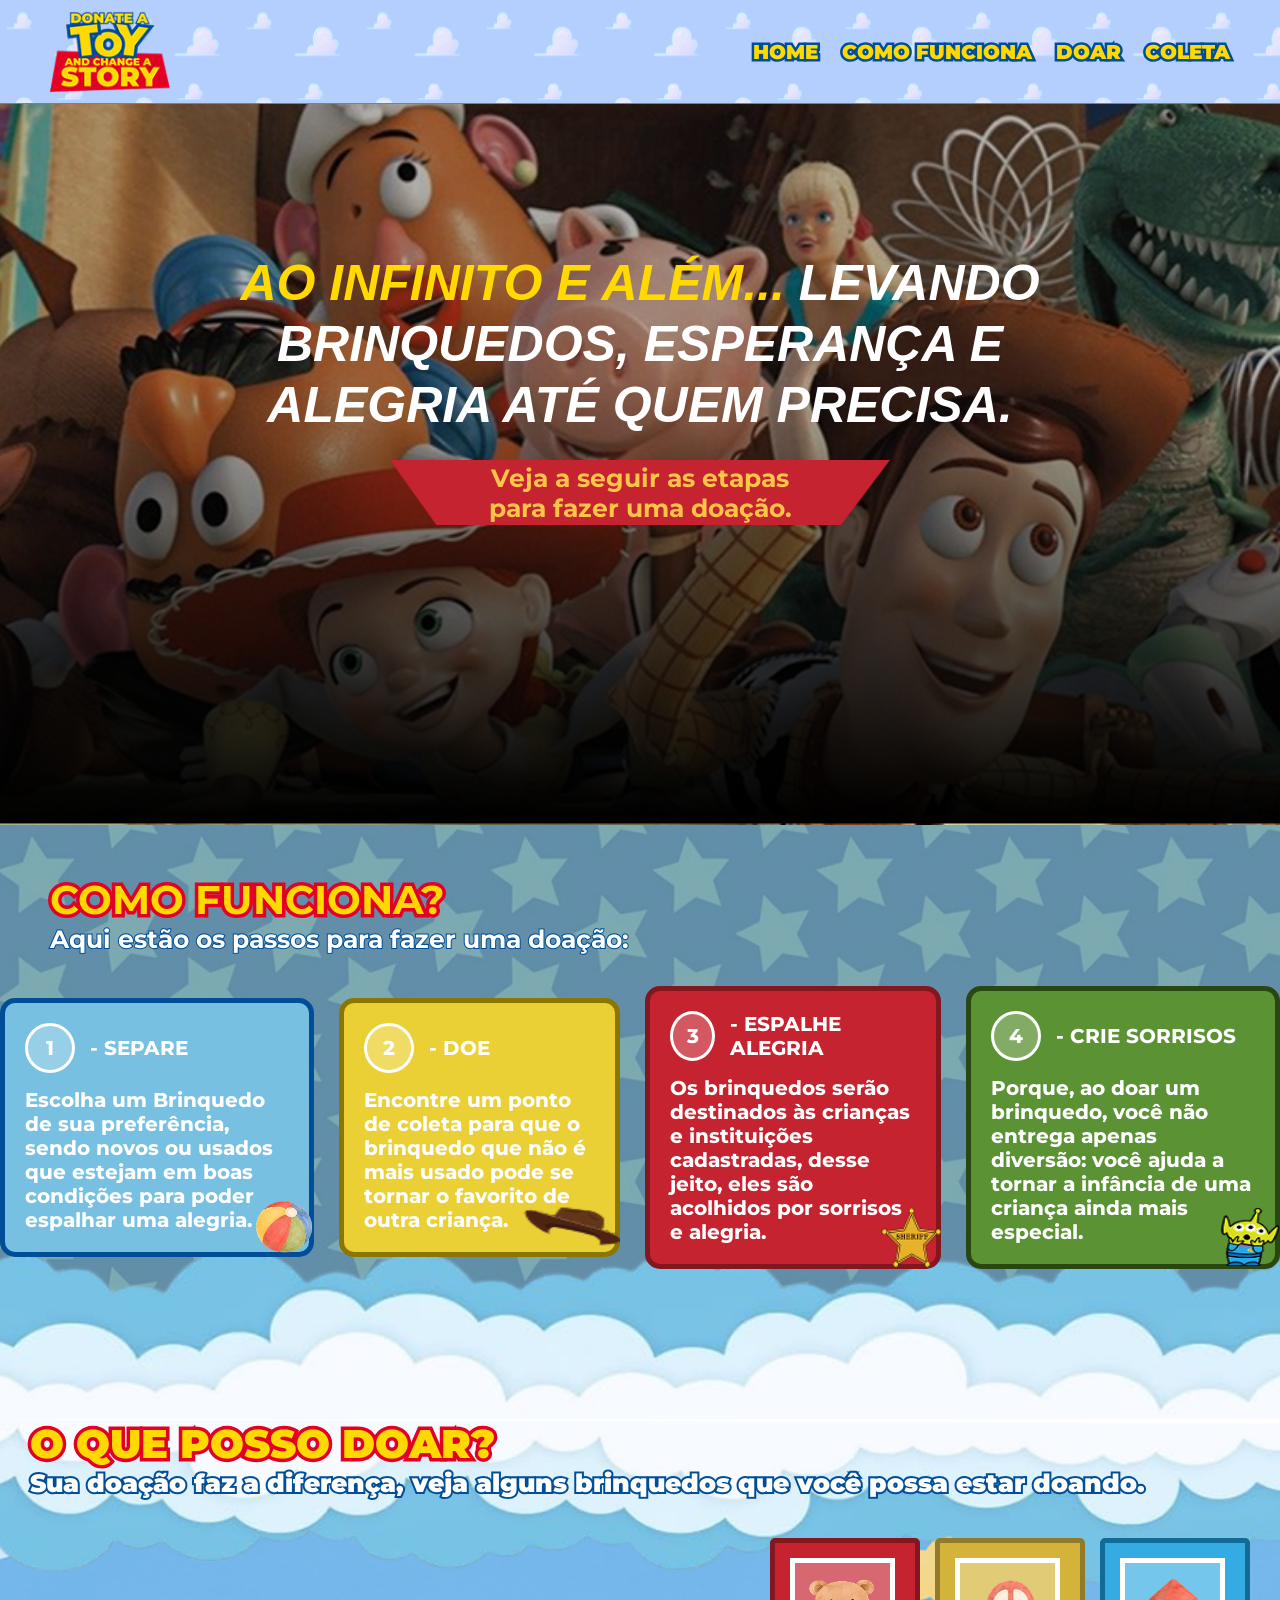
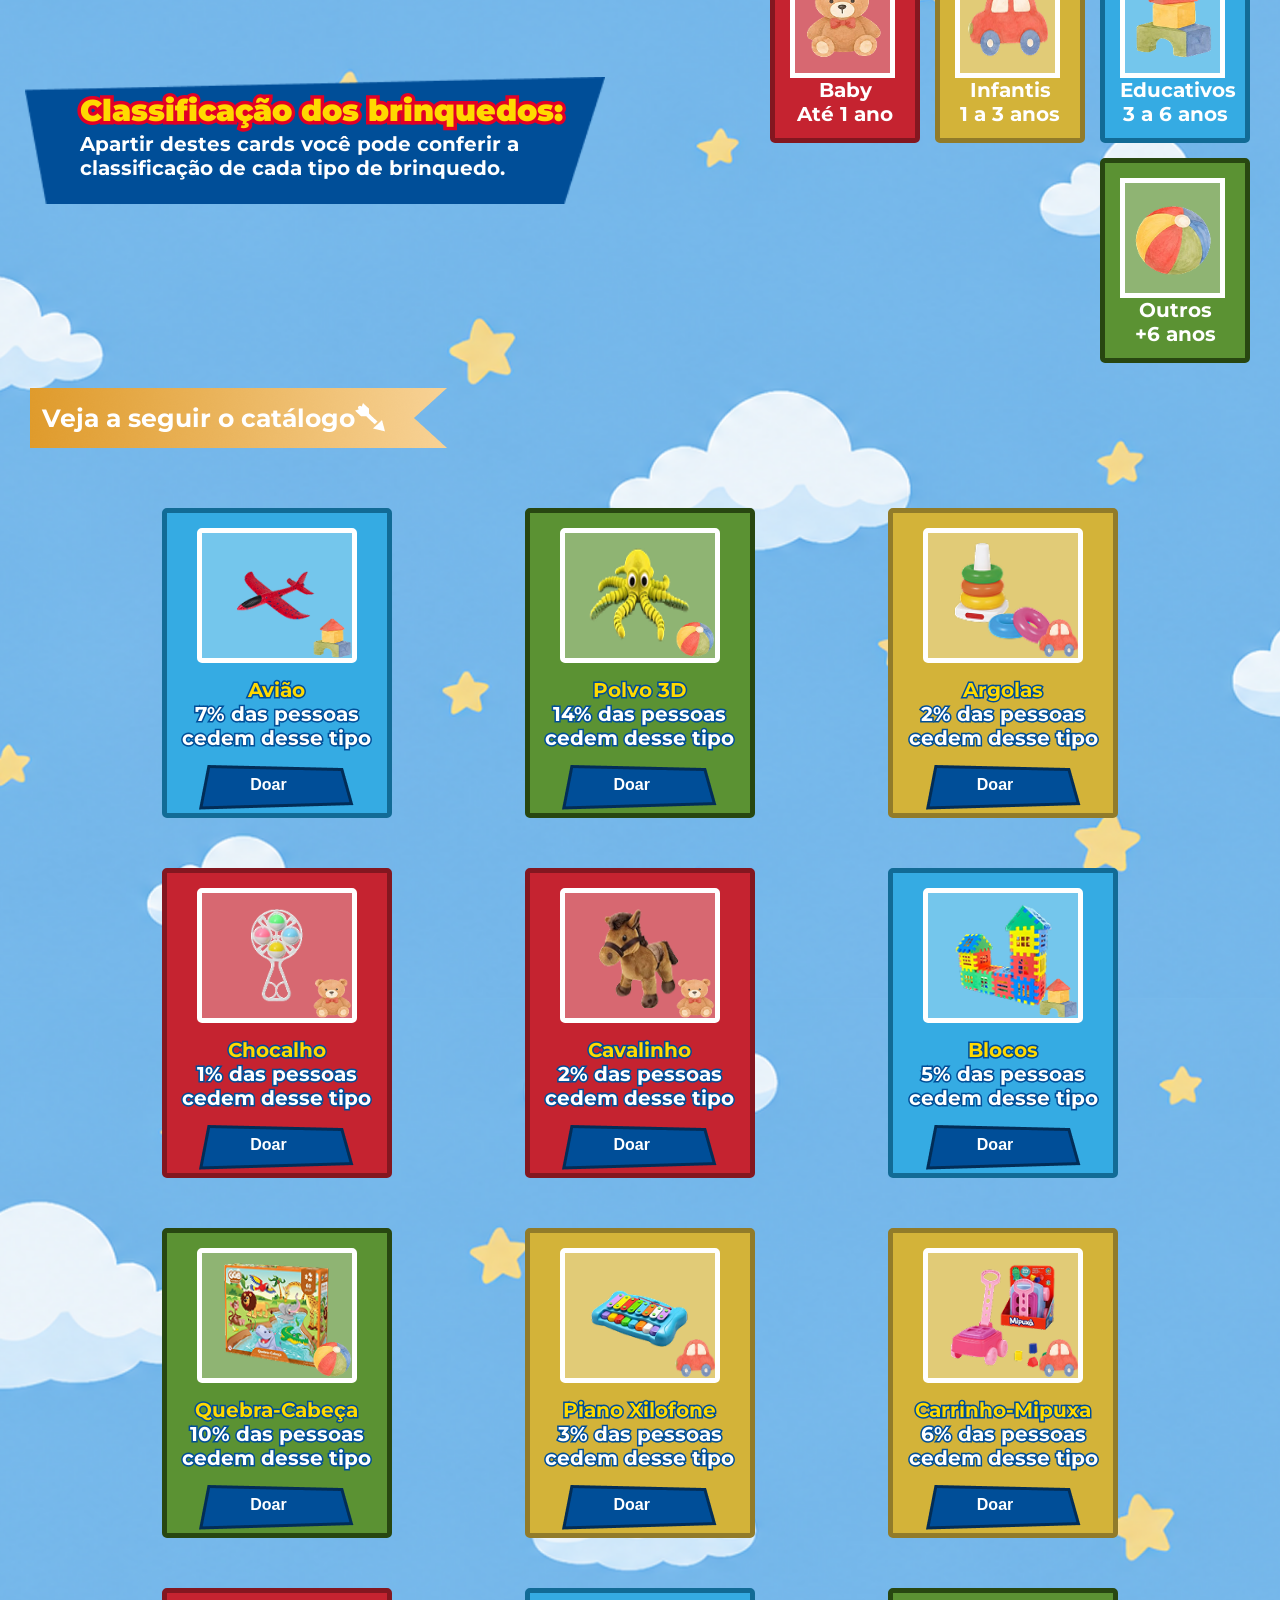
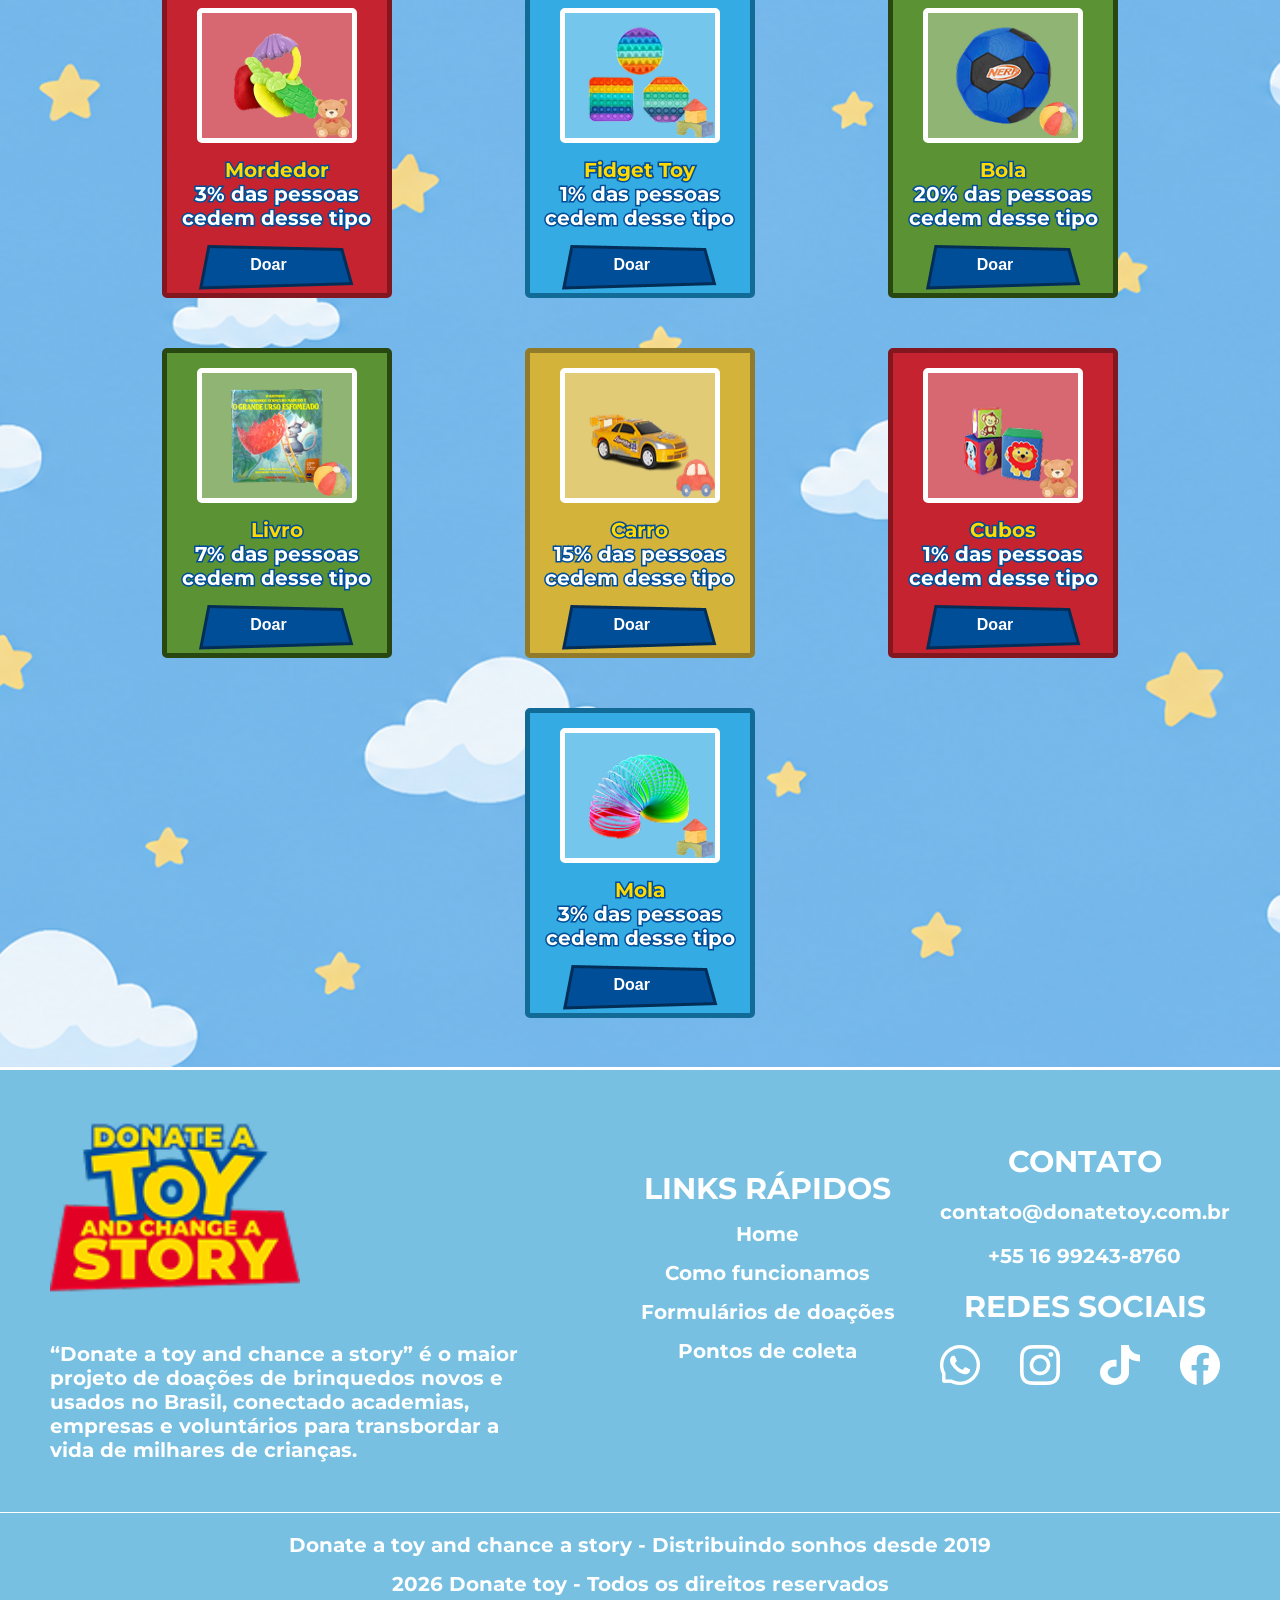
==== commit 1b7cb187: "fim responsividade" ====
--- a/como-funciona.html
+++ b/como-funciona.html
@@ -21,10 +21,10 @@
                 <button id="menuClose" class="menuClose">
                     <img src="imagens/close.png" alt="fechar">
                 </button>
-                <a href="#" class="menuLink">HOME</a>
-                <a href="#" class="menuLink">COMO FUNCIONA</a>
-                <a href="#" class="menuLink">DOAR</a>
-                <a href="#" class="menuLink">COLETA</a>
+                <a href="index.html" class="menuLink">HOME</a>
+                <a href="como-funciona.html" class="menuLink">COMO FUNCIONA</a>
+                <a href="doar.html" class="menuLink">DOAR</a>
+                <a href="ponto-de-coleta.html" class="menuLink">COLETA</a>
             </nav>
         </div>
     </header>
--- a/como-funciona.css
+++ b/como-funciona.css
@@ -349,6 +349,8 @@
 
 .catalogo-brinquedos {
     background-image: url(imagens/fundo-ceu.png);
+    background-position: center;
+    background-size: cover;
     width: auto;
     height: auto;
 }
@@ -386,9 +388,9 @@
     gap: 15px;
     justify-content: flex-end;
     padding-top: 40px;
-
     @media(max-width: 1200px) {
         display: flex;
+        
     }
 }
 
